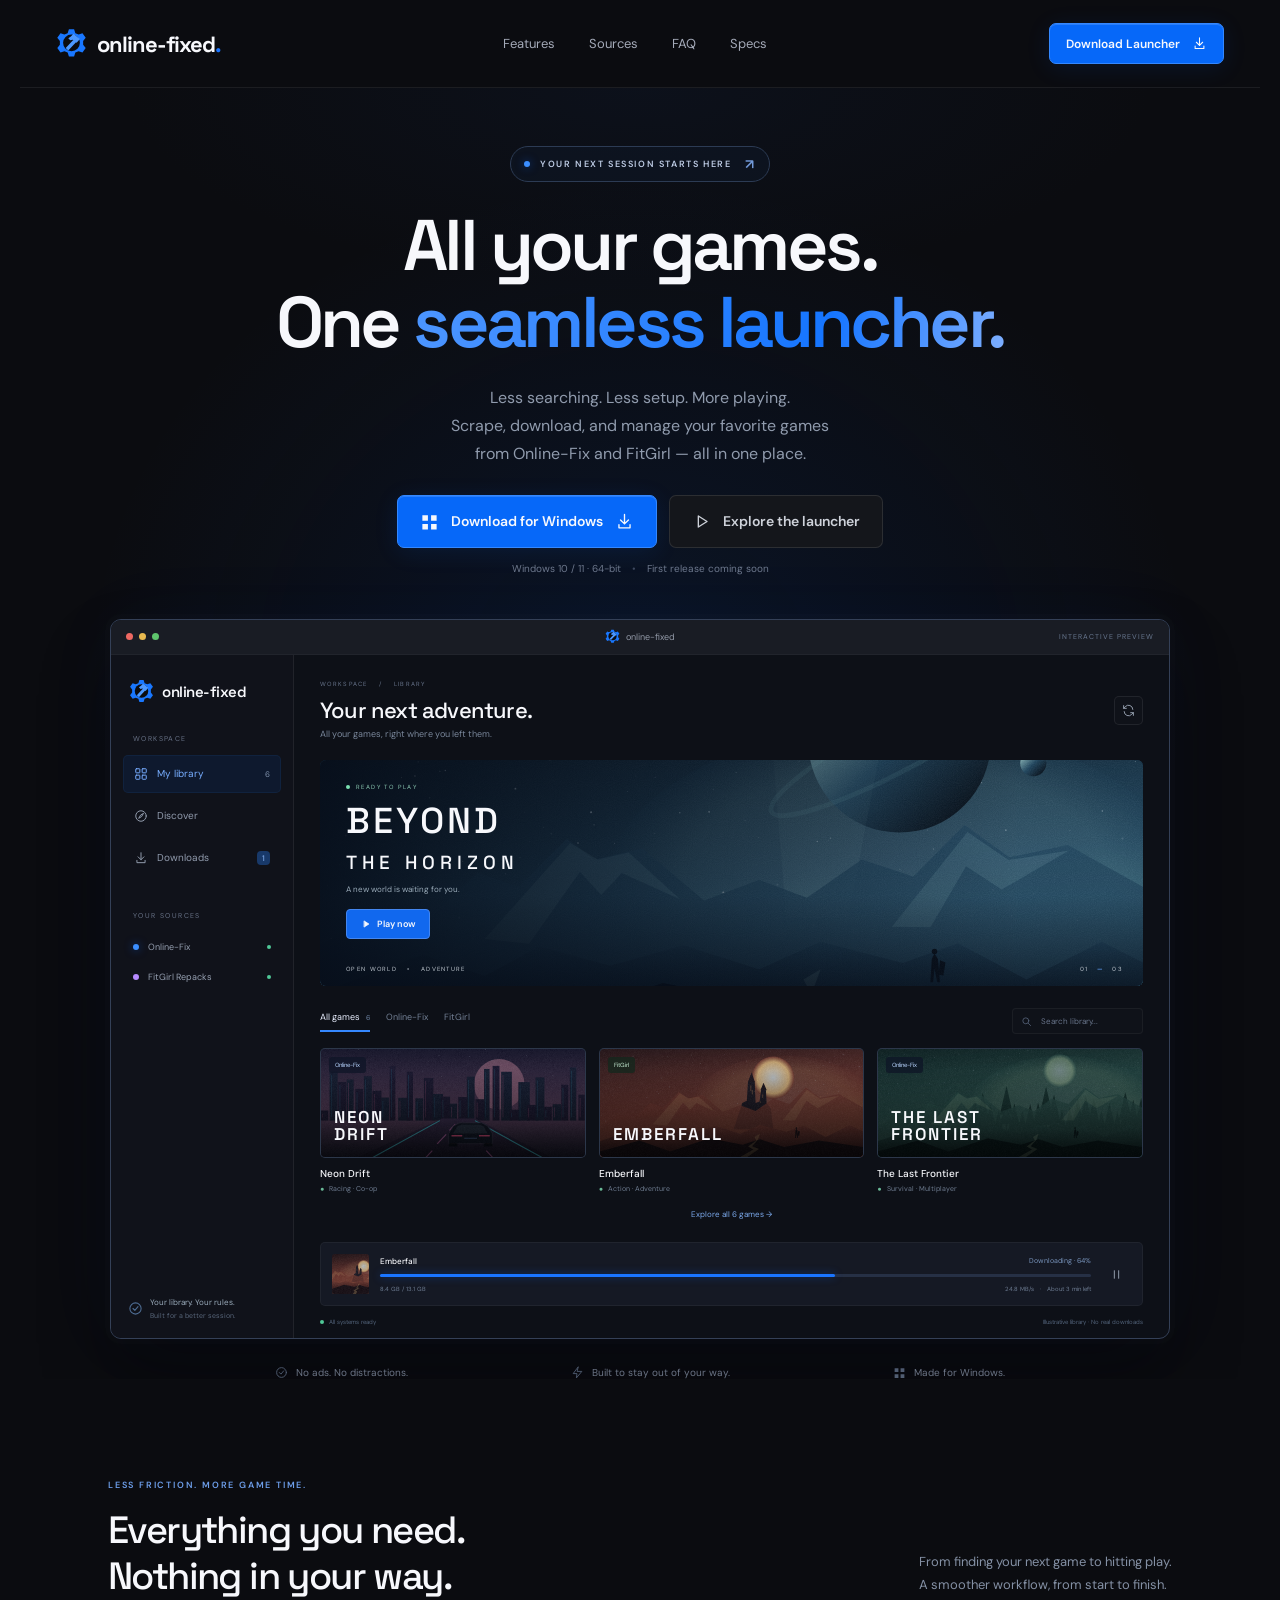
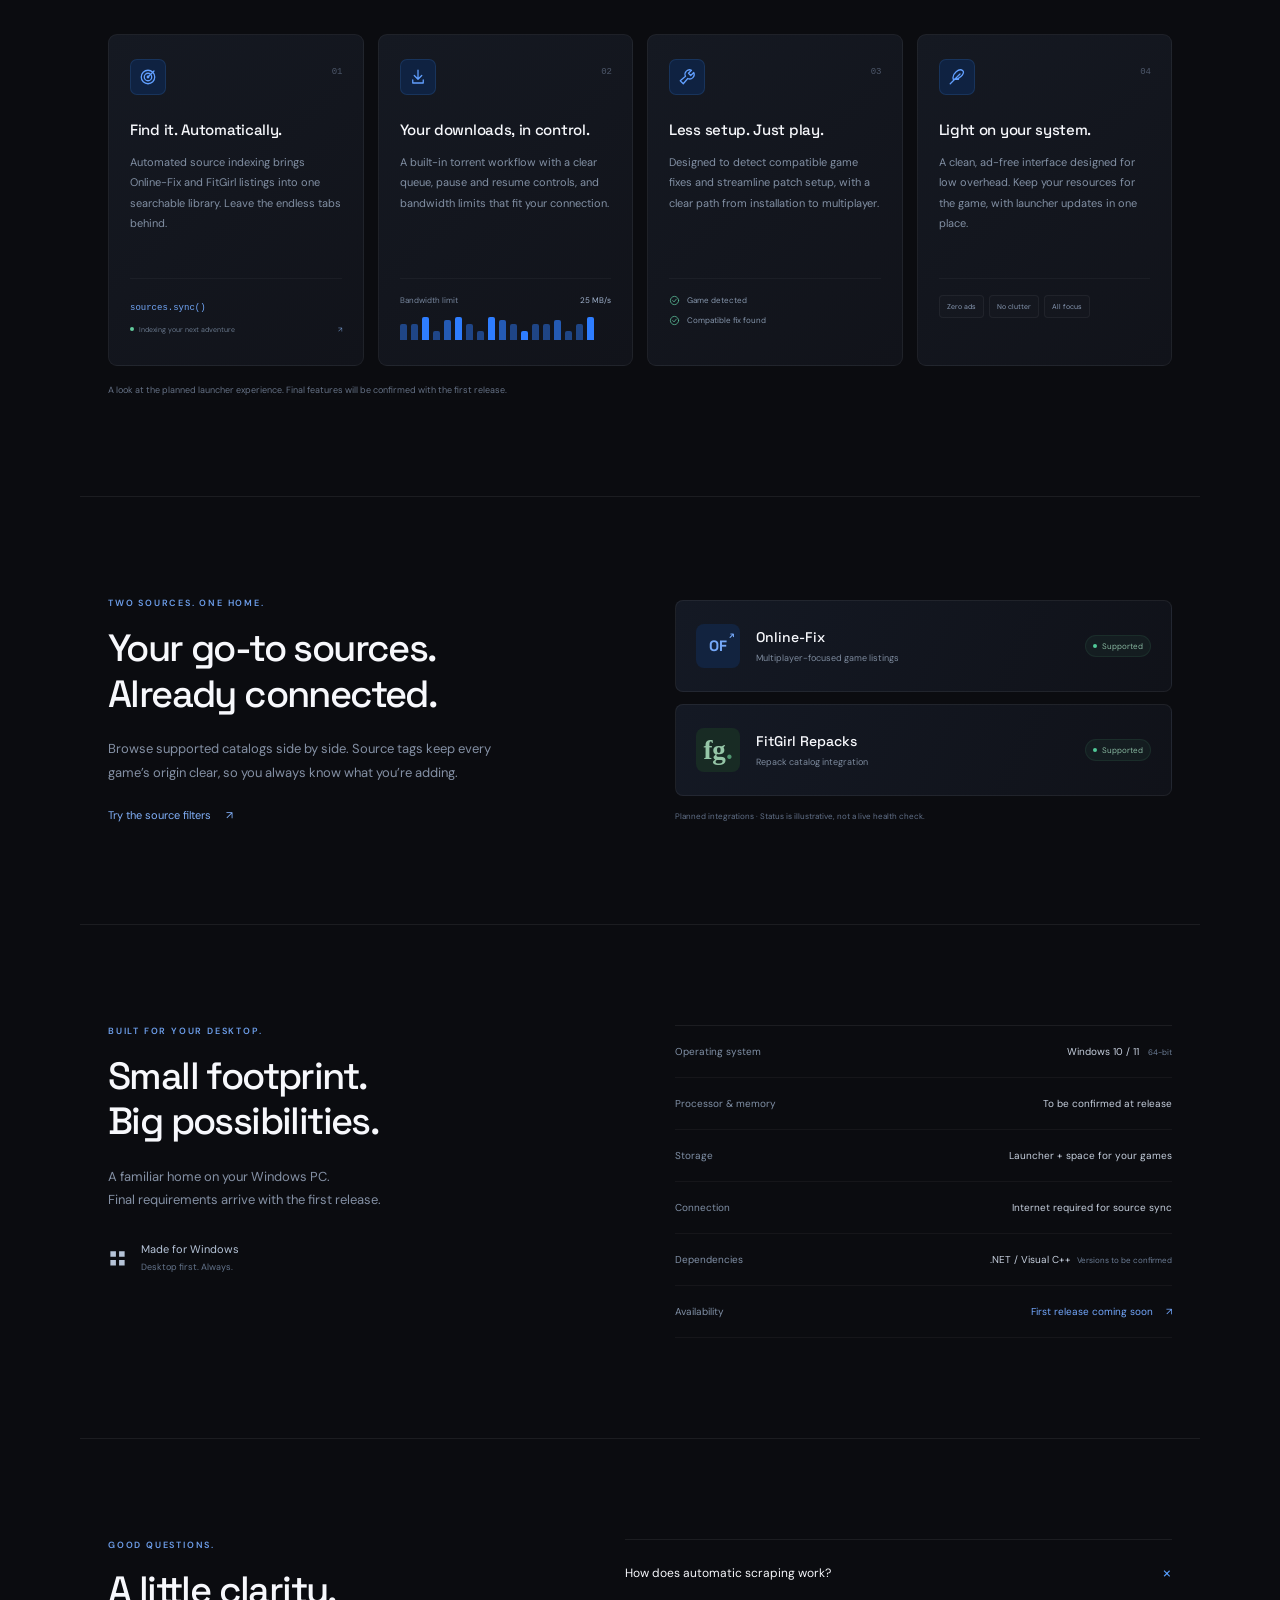
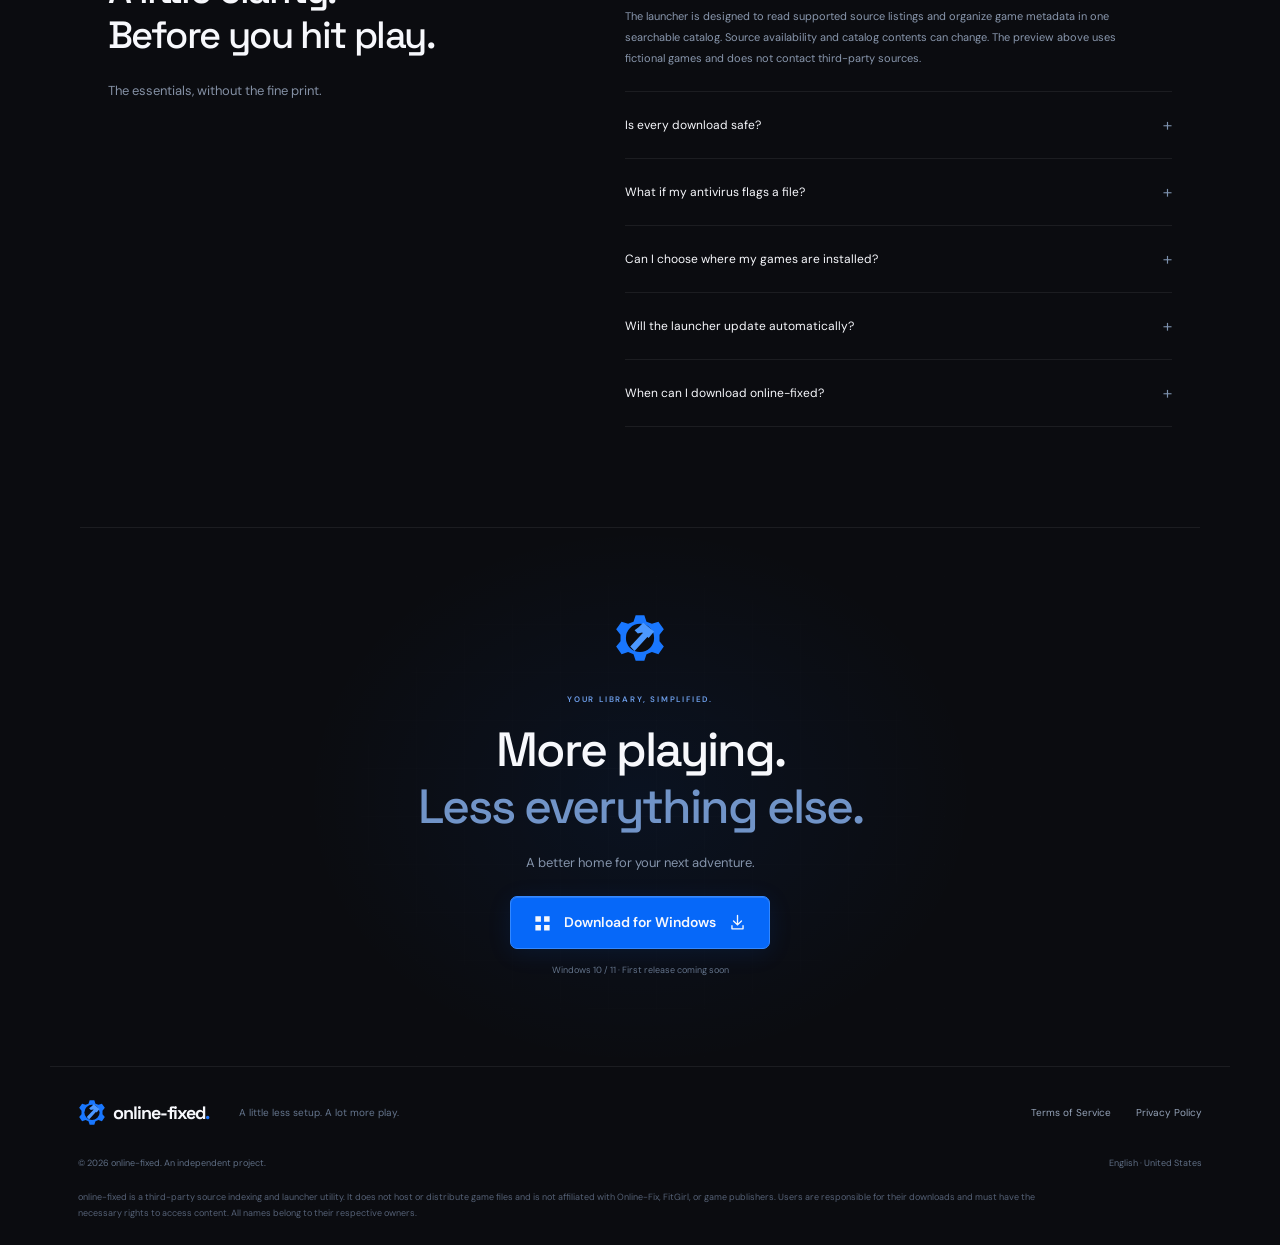
==== index.html @ 4cb758f4 "Add files via upload the website itself" ====
<!doctype html>
<html lang="en"><head><meta charset="utf-8"><meta name="viewport" content="width=device-width,initial-scale=1"><meta name="theme-color" content="#0B0C10"><title>online-fixed — Your games. One place.</title><meta name="description" content="Meet online-fixed, a desktop game launcher and automated game torrent manager for Windows. Explore Online-Fix and FitGirl repack loader integrations in one clean library."><meta property="og:type" content="website"><meta property="og:title" content="online-fixed — Your games. One place."><meta property="og:description" content="Less managing. More playing. Discover a cleaner desktop game launcher for Windows."><meta property="og:url" content="https://online-fixed.peppy-spice-7122.chatgpt.site/"><meta property="og:image" content="https://online-fixed.peppy-spice-7122.chatgpt.site/assets/social.png"><meta name="twitter:card" content="summary_large_image"><meta name="twitter:title" content="online-fixed — Your games. One place."><meta name="twitter:description" content="A cleaner home for your PC games. Coming to Windows."><meta name="twitter:image" content="https://online-fixed.peppy-spice-7122.chatgpt.site/assets/social.png"><link rel="preconnect" href="https://fonts.googleapis.com"><link rel="preconnect" href="https://fonts.gstatic.com" crossorigin><link rel="canonical" href="https://online-fixed.peppy-spice-7122.chatgpt.site/"><link rel="icon" href="assets/logo.svg" type="image/svg+xml"><link rel="stylesheet" href="styles.css"><script type="application/ld+json">{"@context":"https://schema.org","@type":"SoftwareApplication","name":"online-fixed","applicationCategory":"GameApplication","operatingSystem":"Windows 10, Windows 11 (64-bit)","description":"A desktop game loader and automated torrent manager with Online-Fix and FitGirl source integration. Pre-release concept; installer not yet available.","url":"https://online-fixed.peppy-spice-7122.chatgpt.site/","softwareRequirements":"Final system requirements will be published with the first release."}</script><script src="app.js" defer></script></head>
<body><a class="skip" href="#main">Skip to content</a>
<header class="header"><a class="brand" href="#" aria-label="online-fixed home"><img src="assets/logo.svg" width="31" height="31" alt=""><span>online-fixed<span class="brand-dot">.</span></span></a><nav aria-label="Main navigation"><a href="#features">Features</a><a href="#sources">Sources</a><a href="#faq">FAQ</a><a href="#specs">Specs</a></nav><button class="button small" data-download>Download Launcher <span data-icon="arrow-down"></span></button><button class="menu-button" aria-label="Open navigation" aria-expanded="false"><span data-icon="menu"></span></button></header>
<main id="main"><section class="hero"><div class="hero-glow" aria-hidden="true"></div><div class="eyebrow-pill"><span class="dot"></span> YOUR NEXT SESSION STARTS HERE <span>↗</span></div><h1>All your games.<br>One <span>seamless launcher.</span></h1><p class="hero-copy">Less searching. Less setup. More playing.<br>Scrape, download, and manage your favorite games<br class="desktop-br"> from Online-Fix and FitGirl — all in one place.</p><div class="hero-actions"><button class="button large" data-download><span data-icon="windows"></span> Download for Windows <span data-icon="arrow-down"></span></button><a class="button secondary large" href="#preview"><span data-icon="play"></span> Explore the launcher</a></div><p class="release-note">Windows 10 / 11 · 64-bit <span>•</span> First release coming soon</p>
<div class="app-window" id="preview"><div class="window-title"><div class="window-dots"><i></i><i></i><i></i></div><span><img src="assets/logo.svg" alt="" width="15" height="15"> online-fixed</span><span class="preview-badge">INTERACTIVE PREVIEW</span></div><div class="app-body"><aside class="app-sidebar"><div class="sidebar-brand"><img src="assets/logo.svg" width="25" height="25" alt="">online-fixed</div><span class="sidebar-label">WORKSPACE</span><button class="side-nav selected" data-view="library"><span data-icon="grid"></span> My library <span class="count">6</span></button><button class="side-nav" data-view="discover"><span data-icon="compass"></span> Discover</button><button class="side-nav" data-view="downloads"><span data-icon="arrow-down"></span> Downloads <span class="count blue">1</span></button><div class="sidebar-sources"><span class="sidebar-label">YOUR SOURCES</span><button data-source="Online-Fix"><span class="dot blue-dot"></span>Online-Fix <span class="tiny-dot"></span></button><button data-source="FitGirl"><span class="dot purple-dot"></span>FitGirl Repacks <span class="tiny-dot"></span></button></div><div class="sidebar-bottom"><span data-icon="check-circle"></span><div>Your library. Your rules.<small>Built for a better session.</small></div></div></aside><div class="app-main"><div class="library-heading"><div><div class="app-breadcrumb">WORKSPACE <span>/</span> <span id="breadcrumb">LIBRARY</span></div><h2 id="view-title">Your next adventure.</h2><p id="view-description">All your games, right where you left them.</p></div><button class="icon-button" id="sync-library" aria-label="Sync demo library"><span data-icon="refresh"></span></button></div><div class="featured-game"><img src="assets/world.svg" alt="Illustrated blue alien landscape with distant planets" width="1000" height="420" fetchpriority="high"><div class="featured-content"><span class="featured-label"><span class="dot"></span> READY TO PLAY</span><h3>BEYOND<br><span>THE HORIZON</span></h3><p>A new world is waiting for you.</p><button class="play-button" data-game="Beyond the Horizon"><span data-icon="play"></span> Play now</button></div><div class="featured-bottom"><span>OPEN WORLD <i>•</i> ADVENTURE</span><span>01 <b>—</b> 03</span></div></div><div class="library-controls"><div class="filter-tabs" aria-label="Filter demo games"><button class="active" data-filter="All" aria-pressed="true">All games <span>6</span></button><button data-filter="Online-Fix" aria-pressed="false">Online-Fix</button><button data-filter="FitGirl" aria-pressed="false">FitGirl</button></div><label class="search-box"><span data-icon="search"></span><input id="game-search" placeholder="Search library..." aria-label="Search demo library"></label></div><div class="game-grid" id="game-grid"></div><p class="empty-state" id="empty-state" hidden>No games match your search. Try another title or source.</p><div class="download-panel" id="download-panel"><div class="download-art"><img src="assets/ember.svg" width="44" height="44" alt=""></div><div class="download-info"><div><strong>Emberfall</strong><span id="download-status">Downloading · 64%</span></div><div class="progress-track"><span id="download-progress"></span></div><div class="download-meta"><span>8.4 GB / 13.1 GB</span><span id="download-speed">24.8 MB/s <i>·</i> About 3 min left</span></div></div><button class="icon-button" id="pause-download" aria-label="Pause demo download"><span data-icon="pause"></span></button></div><div class="app-status"><span><span class="tiny-dot"></span> All systems ready</span><span>Illustrative library · No real downloads</span></div></div></div></div><div class="under-preview"><span><span data-icon="check-circle"></span> No ads. No distractions.</span><span><span data-icon="zap"></span> Built to stay out of your way.</span><span><span data-icon="windows"></span> Made for Windows.</span></div></section>
<section class="section features-section" id="features"><div class="section-intro"><div><span class="kicker">LESS FRICTION. MORE GAME TIME.</span><h2>Everything you need.<br>Nothing in your way.</h2></div><p>From finding your next game to hitting play.<br>A smoother workflow, from start to finish.</p></div><div class="feature-grid"><article class="feature-card"><div class="feature-icon"><span data-icon="radar"></span></div><span class="feature-number">01</span><h3>Find it. Automatically.</h3><p>Automated source indexing brings Online-Fix and FitGirl listings into one searchable library. Leave the endless tabs behind.</p><div class="mini-code"><span>sources.sync()</span><div><i></i> Indexing your next adventure<span>↗</span></div></div></article><article class="feature-card"><div class="feature-icon"><span data-icon="arrow-down"></span></div><span class="feature-number">02</span><h3>Your downloads, in control.</h3><p>A built-in torrent workflow with a clear queue, pause and resume controls, and bandwidth limits that fit your connection.</p><div class="mini-download"><span>Bandwidth limit <b>25 MB/s</b></span><div><i></i><i></i><i></i><i></i><i></i><i></i><i></i><i></i><i></i><i></i><i></i><i></i><i></i><i></i><i></i><i></i><i></i><i></i></div></div></article><article class="feature-card"><div class="feature-icon"><span data-icon="wrench"></span></div><span class="feature-number">03</span><h3>Less setup. Just play.</h3><p>Designed to detect compatible game fixes and streamline patch setup, with a clear path from installation to multiplayer.</p><div class="mini-checks"><span><span data-icon="check-circle"></span> Game detected</span><span><span data-icon="check-circle"></span> Compatible fix found</span></div></article><article class="feature-card"><div class="feature-icon"><span data-icon="feather"></span></div><span class="feature-number">04</span><h3>Light on your system.</h3><p>A clean, ad-free interface designed for low overhead. Keep your resources for the game, with launcher updates in one place.</p><div class="mini-pills"><span>Zero ads</span><span>No clutter</span><span>All focus</span></div></article></div><p class="section-footnote">A look at the planned launcher experience. Final features will be confirmed with the first release.</p></section>
<section class="section sources-section" id="sources"><div class="source-copy"><span class="kicker">TWO SOURCES. ONE HOME.</span><h2>Your go-to sources.<br>Already connected.</h2><p>Browse supported catalogs side by side. Source tags keep every game’s origin clear, so you always know what you’re adding.</p><a class="text-link" href="#preview">Try the source filters <span>↗</span></a></div><div class="source-cards"><article><div class="source-logo of">OF<span>↗</span></div><div><h3>Online-Fix</h3><p>Multiplayer-focused game listings</p></div><span class="source-status"><span class="tiny-dot"></span> Supported</span></article><article><div class="source-logo fg">fg<span>.</span></div><div><h3>FitGirl Repacks</h3><p>Repack catalog integration</p></div><span class="source-status"><span class="tiny-dot"></span> Supported</span></article><p>Planned integrations · Status is illustrative, not a live health check.</p></div></section>
<section class="section specs-section" id="specs"><div><span class="kicker">BUILT FOR YOUR DESKTOP.</span><h2>Small footprint.<br>Big possibilities.</h2><p>A familiar home on your Windows PC.<br>Final requirements arrive with the first release.</p><div class="windows-tile"><span data-icon="windows"></span><span>Made for Windows<small>Desktop first. Always.</small></span></div></div><div class="spec-table"><div><span>Operating system</span><strong>Windows 10 / 11 <small>64-bit</small></strong></div><div><span>Processor & memory</span><strong>To be confirmed at release</strong></div><div><span>Storage</span><strong>Launcher + space for your games</strong></div><div><span>Connection</span><strong>Internet required for source sync</strong></div><div><span>Dependencies</span><strong>.NET / Visual C++<small>Versions to be confirmed</small></strong></div><div><span>Availability</span><strong class="blue-text">First release coming soon <span>↗</span></strong></div></div></section>
<section class="section faq-section" id="faq"><div class="faq-intro"><span class="kicker">GOOD QUESTIONS.</span><h2>A little clarity.<br>Before you hit play.</h2><p>The essentials, without the fine print.</p></div><div class="accordions"><details open><summary>How does automatic scraping work?<span>+</span></summary><p>The launcher is designed to read supported source listings and organize game metadata in one searchable catalog. Source availability and catalog contents can change. The preview above uses fictional games and does not contact third-party sources.</p></details><details><summary>Is every download safe?<span>+</span></summary><p>No launcher can guarantee the safety of third-party files. Review the source and file details, scan downloads with up-to-date security software, and only download content you are authorized to access.</p></details><details><summary>What if my antivirus flags a file?<span>+</span></summary><p>Treat the alert seriously. A detection can be a false positive or a real threat; do not assume either. Keep the file quarantined, verify its origin, and do not disable your antivirus or add blanket exclusions to run it.</p></details><details><summary>Can I choose where my games are installed?<span>+</span></summary><p>The planned setup lets you choose separate download and game library folders. Use a location with enough free space and write access. Folder controls in the final app will be documented with the release.</p></details><details><summary>Will the launcher update automatically?<span>+</span></summary><p>Automated launcher updates are planned to keep the app current with minimal interruption. Update controls and release notes will be available with the first build.</p></details><details><summary>When can I download online-fixed?<span>+</span></summary><p>The Windows installer is not available yet. The download button shows the current release status. A verified installer link, version number, file size, and system requirements will be added when the first build is ready.</p></details></div></section>
<section class="final-cta"><div class="cta-grid" aria-hidden="true"></div><img src="assets/logo.svg" width="52" height="52" alt=""><span class="kicker">YOUR LIBRARY, SIMPLIFIED.</span><h2>More playing.<br><span>Less everything else.</span></h2><p>A better home for your next adventure.</p><button class="button large" data-download><span data-icon="windows"></span> Download for Windows <span data-icon="arrow-down"></span></button><small>Windows 10 / 11 · First release coming soon</small></section></main>
<footer><div class="footer-top"><a href="#" class="brand"><img src="assets/logo.svg" width="28" height="28" alt="">online-fixed<span class="brand-dot">.</span></a><span>A little less setup. A lot more play.</span><div><a href="terms.html">Terms of Service</a><a href="privacy.html">Privacy Policy</a></div></div><div class="footer-bottom"><p>© <span id="year">2026</span> online-fixed. An independent project.</p><span id="locale-display">English · Global</span></div><p class="disclaimer">online-fixed is a third-party source indexing and launcher utility. It does not host or distribute game files and is not affiliated with Online-Fix, FitGirl, or game publishers. Users are responsible for their downloads and must have the necessary rights to access content. All names belong to their respective owners.</p></footer>
<dialog id="download-dialog" aria-labelledby="download-title"><button class="close-dialog icon-button" aria-label="Close download information"><span data-icon="x"></span></button><div class="modal-logo"><img src="assets/logo.svg" alt="" width="42" height="42"></div><span class="kicker">SOMETHING GOOD IS LOADING.</span><h2 id="download-title">Your next launcher.<br>Coming soon.</h2><p>The first Windows release is still in the works. A verified installer, version details, and download size will appear here when it’s ready.</p><div class="release-state"><span class="dot"></span> Installer not yet available<span>Windows 10 / 11</span></div><button class="button modal-explore">Explore the preview <span>→</span></button></dialog><div id="toast" role="status" aria-live="polite"></div>
</body></html>
---- styles.css ----
@import url('https://fonts.googleapis.com/css2?family=DM+Sans:wght@400;450;500;550;600;650;700&family=Space+Grotesk:wght@400;500;600;700&display=swap');
:root{--bg:#0b0c10;--panel:#12141c;--blue:#1a75ff;--text:#f7f8fc;--muted:#94a3b8;--border:#ffffff12}*{box-sizing:border-box}html{scroll-behavior:smooth;scroll-padding-top:90px}body{margin:0;background:var(--bg);color:var(--text);font-family:'DM Sans',sans-serif;font-size:15px;-webkit-font-smoothing:antialiased}button,input,a{-webkit-tap-highlight-color:transparent}button,input{font:inherit}button,a{transition:background .2s,color .2s,border-color .2s,transform .2s,box-shadow .2s}button{cursor:pointer}a{color:inherit;text-decoration:none}button{color:inherit}button:focus-visible,a:focus-visible,summary:focus-visible,input:focus-visible{outline:2px solid #64a6ff;outline-offset:5px}button:disabled{cursor:default}svg.icon{width:19px;height:19px;display:block;stroke:currentColor;fill:none;stroke-width:1.7;stroke-linecap:round;stroke-linejoin:round;flex-shrink:0}h1,h2,h3,p{margin:0}h1,h2,h3,.brand{font-family:'Space Grotesk',sans-serif}button .icon,a .icon{pointer-events:none}.header{height:88px;max-width:1240px;margin:auto;padding:0 36px;display:flex;align-items:center;justify-content:space-between;position:relative;z-index:3;border-bottom:1px solid var(--border)}.brand{display:flex;align-items:center;gap:10px;font-size:22px;font-weight:700;letter-spacing:-1px}.brand-dot{color:var(--blue)}.header nav{display:flex;gap:34px;color:#a4aab8;font-size:13px}.header nav a:hover{color:white}.button{display:inline-flex;gap:12px;align-items:center;justify-content:center;background:#0668f9;border:1px solid #3488ff;box-shadow:inset 0 1px 0 #ffffff25,0 4px 24px #0066ff1c;border-radius:7px;font-size:13px;font-weight:600;padding:12px 19px}.button:hover{background:#2280ff;box-shadow:0 4px 30px #0066ff45;transform:translateY(-2px)}.button.small{font-size:12px;padding:10px 16px}.button.small .icon{width:15px}.button.large{padding:16px 22px;font-size:14px}.button.secondary{background:#14161b;border-color:#ffffff1a;box-shadow:none;color:#ced2da}.button.secondary:hover{background:#1e222b}.menu-button{display:none}.hero{padding:58px 28px 0;position:relative;text-align:center;overflow:hidden}.hero-glow{position:absolute;z-index:-1;inset:0;background:radial-gradient(ellipse 48% 42% at 50% 45%,#064bbc22,transparent 90%),radial-gradient(ellipse 40% 15% at 50% 0%,#11234535,transparent);pointer-events:none}.eyebrow-pill{display:inline-flex;align-items:center;gap:10px;font-size:9px;font-weight:600;letter-spacing:1.6px;border:1px solid #2c3b54;border-radius:30px;background:#10203a40;padding:8px 13px;color:#bdcbe4}.eyebrow-pill>span:last-child{font-size:14px;color:#7199d8;margin-left:4px}.dot{width:6px;height:6px;display:inline-block;background:#3b8eff;box-shadow:0 0 9px #0066ff80;border-radius:50%;flex-shrink:0}h1{font-size:clamp(44px,5.6vw,76px);line-height:1.08;letter-spacing:-3.6px;font-weight:600;margin:25px auto 22px}h1>span{background:linear-gradient(100deg,#4a94ff 5%,#1575ff 70%,#7eafff);background-clip:text;color:transparent}.hero-copy{color:#909bad;font-size:16px;line-height:1.75}.hero-actions{display:flex;gap:12px;justify-content:center;margin-top:27px}.release-note{font-size:10px;color:#6e798d;margin:14px 0 44px}.release-note span{margin:0 8px;color:#3e495e}.app-window{max-width:1060px;margin:auto;text-align:left;border:1px solid #344057;border-radius:11px;background:#0d1017;overflow:hidden;box-shadow:0 0 0 5px #ffffff02,0 0 80px #0066ff0b,0 40px 70px #0005;position:relative;scroll-margin-top:26px}.window-title{height:35px;background:#191c24;display:flex;justify-content:space-between;align-items:center;padding:0 15px;border-bottom:1px solid #ffffff09;font-size:9px;color:#9299a7}.window-dots{display:flex;gap:6px;width:130px}.window-dots i{width:7px;height:7px;border-radius:50%;background:#4a4b52}.window-dots i:first-child{background:#ed6862}.window-dots i:nth-child(2){background:#e8b94f}.window-dots i:nth-child(3){background:#5ec46c}.window-title>span{display:flex;align-items:center;gap:6px}.window-title .preview-badge{font-size:7px;letter-spacing:1px;width:130px;justify-content:flex-end;color:#697890}.app-body{display:flex}.app-sidebar{width:183px;flex-shrink:0;padding:24px 12px 18px;border-right:1px solid var(--border);display:flex;flex-direction:column;background:#10121a}.sidebar-brand{display:flex;gap:8px;align-items:center;font:600 15px 'Space Grotesk';margin:0 6px 30px;letter-spacing:-.5px}.sidebar-label{display:block;font-size:7px;letter-spacing:1.4px;color:#687287;margin:0 10px 12px}.side-nav{display:flex;align-items:center;gap:9px;width:100%;font-size:10px;padding:11px 10px;border:1px solid transparent;background:none;color:#919bad;text-align:left;margin-bottom:4px;border-radius:5px}.side-nav .icon{width:14px;height:14px}.side-nav.selected{color:#77adff;background:#0066ff17;border-color:#1c4b832f}.side-nav:hover{background:#ffffff07}.count{margin-left:auto;font-size:8px;color:#8092ad}.count.blue{background:#18396a;padding:2px 5px;border-radius:4px;color:#91bfff}.sidebar-sources{margin-top:30px}.sidebar-sources button{display:flex;gap:9px;align-items:center;border:0;background:none;width:100%;padding:9px 10px;font-size:9px;color:#96a0b1}.sidebar-sources button:hover{color:white}.purple-dot{background:#b68aff;box-shadow:none}.sidebar-sources .tiny-dot{margin-left:auto}.tiny-dot{display:inline-block;width:4px;height:4px;border-radius:50%;background:#50c998}.sidebar-bottom{margin-top:auto;padding:25px 5px 0;display:flex;align-items:center;gap:7px;font-size:8px;color:#9aabbb}.sidebar-bottom .icon{color:#4d6c93;width:15px}.sidebar-bottom small{display:block;font-size:7px;color:#576579;margin-top:4px}.app-main{padding:25px 26px 0;flex:1;min-width:0}.library-heading{display:flex;justify-content:space-between;align-items:center;margin-bottom:20px}.app-breadcrumb{font-size:6px;letter-spacing:1.3px;color:#68758c;margin-bottom:9px}.app-breadcrumb span{margin-left:8px}.library-heading h2{font-size:22px;letter-spacing:-.8px}.library-heading p{font-size:9px;color:#79869a;margin-top:5px}.icon-button{display:flex;align-items:center;justify-content:center;border:1px solid #ffffff13;background:#ffffff03;border-radius:5px;width:29px;height:29px;color:#9ba6b7}.icon-button .icon{width:13px;height:13px}.icon-button:hover{background:#ffffff10;color:white}.featured-game{height:226px;position:relative;overflow:hidden;border-radius:6px;background:#122a40}.featured-game>img{width:100%;height:100%;object-fit:cover;position:absolute;inset:0}.featured-game:after{content:'';position:absolute;inset:0;background:linear-gradient(90deg,#060d19e8,transparent 85%),linear-gradient(0deg,#060d19aa,transparent 40%)}.featured-content{position:relative;z-index:1;padding:23px 26px}.featured-label{font-size:6px;letter-spacing:1.4px;color:#8ccab3;display:flex;align-items:center;gap:6px}.featured-label .dot{background:#7be2b2;box-shadow:none;width:4px;height:4px}.featured-content h3{font-size:36px;line-height:.98;letter-spacing:3px;font-weight:500;margin:13px 0 9px}.featured-content h3 span{font-size:19px;letter-spacing:5px}.featured-content p{font-size:8px;color:#9bacba}.play-button{border:1px solid #4386f0;background:#1168ee;border-radius:4px;padding:8px 14px;display:flex;align-items:center;gap:6px;font-size:9px;font-weight:600;margin-top:15px}.play-button .icon{width:10px;height:10px;fill:currentColor}.play-button:hover{background:#3887ff}.featured-bottom{position:absolute;z-index:1;bottom:13px;left:26px;right:20px;display:flex;justify-content:space-between;font-size:6px;letter-spacing:1.3px;color:#c0c8d0}.featured-bottom i{font-style:normal;margin:0 7px}.featured-bottom b{color:#65a4ff;margin:0 5px}.library-controls{display:flex;justify-content:space-between;gap:12px;align-items:center;margin:22px 0 14px}.filter-tabs{display:flex;gap:16px}.filter-tabs button{padding:0 0 7px;font-size:9px;border:0;border-bottom:2px solid transparent;color:#738095;background:none;white-space:nowrap}.filter-tabs button.active{color:#e9efff;border-color:#3588ff}.filter-tabs button span{color:#7187a7;font-size:7px;margin-left:4px}.search-box{display:flex;gap:7px;align-items:center;border:1px solid #ffffff0c;background:#ffffff03;border-radius:4px;padding:6px 8px}.search-box .icon{width:11px;height:11px;color:#58667e}.search-box input{width:95px;background:none;border:0;color:#d1d9e6;font-size:8px;outline-offset:2px}.search-box input::placeholder{color:#68748a}.game-grid{display:grid;grid-template-columns:repeat(3,1fr);gap:13px}.game-card{border:0;padding:0;background:none;text-align:left;min-width:0;border-radius:5px;position:relative}.game-card:hover{transform:translateY(-3px)}.game-art{height:110px;position:relative;border:1px solid #ffffff12;border-radius:5px;overflow:hidden;background:#1c283c}.game-art img{width:100%;height:100%;object-fit:cover;transition:transform .4s}.game-card:hover img{transform:scale(1.05)}.game-art:after{content:'';position:absolute;inset:0;background:linear-gradient(transparent 20%,#000a)}.art-title{position:absolute;z-index:1;bottom:14px;left:13px;font:600 17px 'Space Grotesk';text-transform:uppercase;letter-spacing:2px;line-height:1}.source-tag{position:absolute;z-index:1;top:8px;left:8px;font-size:6px;padding:4px 6px;border-radius:3px;background:#0e1527bb;color:#b9d5ff;backdrop-filter:blur(8px)}.source-tag.fitgirl{color:#c2e7ce;background:#12281dbb}.game-card h3{font-size:10px;font-family:'DM Sans';font-weight:500;margin-top:9px}.game-card>p{font-size:7px;color:#6e7c90;margin-top:4px}.game-card>p span{color:#69b997;margin-right:3px}.game-grid .game-card:nth-child(n+4){display:none}.game-grid.expanded .game-card:nth-child(n+4){display:block}.empty-state{font-size:12px;color:#a2b0c6;padding:40px 0;text-align:center}.download-panel{display:flex;align-items:center;gap:11px;margin-top:19px;border:1px solid #ffffff0c;background:#151924;border-radius:5px;padding:11px}.download-art{width:37px;height:40px;overflow:hidden;border-radius:3px}.download-art img{height:100%;width:100%;object-fit:cover}.download-info{flex:1}.download-info>div:first-child{display:flex;justify-content:space-between;gap:10px;font-size:8px}.download-info strong{font-weight:500}.download-info>div:first-child>span{color:#7995bd;font-size:7px}.progress-track{height:3px;background:#263045;border-radius:5px;margin:8px 0}.progress-track>span{display:block;width:64%;height:3px;background:#1a75ff;box-shadow:0 0 8px #0066ff66;border-radius:5px}.download-meta{display:flex;justify-content:space-between;font-size:6px;color:#6e7d93}.download-meta i{margin:0 4px;font-style:normal}.download-panel>.icon-button{border:0;background:none}.app-status{display:flex;justify-content:space-between;padding:12px 0;font-size:6px;color:#52637a}.app-status>span:first-child{display:flex;align-items:center;gap:5px}.under-preview{max-width:730px;display:flex;justify-content:space-between;margin:27px auto 0;color:#8590a3;font-size:10px}.under-preview>span{display:flex;align-items:center;gap:8px}.under-preview .icon{height:13px;width:13px;color:#64738b}.section{max-width:1120px;margin:0 auto;padding:100px 28px;border-bottom:1px solid var(--border);scroll-margin-top:0}.section-intro{display:flex;justify-content:space-between;align-items:flex-end;margin-bottom:35px}.kicker{display:block;font-size:9px;font-weight:600;letter-spacing:1.8px;color:#6d9eea;margin-bottom:17px}h2{font-size:38px;line-height:1.2;letter-spacing:-1.6px;font-weight:500}.section-intro p,.source-copy>p,.specs-section>div>p,.faq-intro>p{font-size:13px;color:#8490a4;line-height:1.8}.section-intro p{padding-bottom:3px}.feature-grid{display:grid;grid-template-columns:repeat(4,1fr);gap:14px}.feature-card{position:relative;padding:24px 21px;background:linear-gradient(140deg,#151922,#11131a);border:1px solid #ffffff0e;border-radius:9px;overflow:hidden;transition:border-color .25s,transform .25s,box-shadow .25s}.feature-card:hover{border-color:#0066ff55;transform:translateY(-4px);box-shadow:0 8px 32px #0066ff0c}.feature-icon{width:36px;height:36px;display:grid;place-items:center;background:#0f2241;border:1px solid #21447488;color:#619fff;border-radius:7px;margin-bottom:24px}.feature-icon .icon{width:18px;height:18px}.feature-number{position:absolute;right:20px;top:32px;font:9px monospace;color:#4d576a}.feature-card h3{font-size:15px;letter-spacing:-.3px;font-weight:500;line-height:1.5}.feature-card>p{font-size:11px;line-height:1.85;color:#8290a4;margin-top:10px;min-height:103px}.mini-code,.mini-download,.mini-checks,.mini-pills{margin-top:23px;padding-top:16px;border-top:1px solid #ffffff0a;min-height:63px}.mini-code>span{font:9px monospace;color:#72a7f8}.mini-code>div{display:flex;align-items:center;gap:5px;color:#69788c;font-size:7px;margin-top:10px}.mini-code i{width:4px;height:4px;background:#61ca9c;border-radius:50%}.mini-code>div>span{margin-left:auto;color:#6f90c0}.mini-download>span{display:flex;justify-content:space-between;font-size:8px;color:#77869d}.mini-download b{color:#a3b5d0;font-weight:400}.mini-download>div{display:flex;height:26px;gap:4px;align-items:flex-end;margin-top:9px}.mini-download i{width:7px;height:60%;background:#2e7dff77;border-radius:2px 2px 0 0}.mini-download i:nth-child(3n){height:90%;background:#2e7dff}.mini-download i:nth-child(4n){height:35%}.mini-download i:nth-child(5n){height:75%;background:#2e7dffaa}.mini-checks{display:flex;flex-direction:column;gap:9px}.mini-checks>span{display:flex;gap:7px;align-items:center;font-size:8px;color:#8595ab}.mini-checks .icon{width:11px;height:11px;color:#5cbe99}.mini-pills{display:flex;flex-wrap:wrap;gap:5px;align-items:flex-start}.mini-pills>span{font-size:7px;color:#8899b3;background:#ffffff03;border:1px solid #ffffff0d;padding:6px 7px;border-radius:4px}.section-footnote{font-size:9px;color:#657185;margin-top:18px}.sources-section{display:grid;grid-template-columns:1fr 1fr;gap:70px;align-items:center}.source-copy>p{margin:20px 0;max-width:390px}.text-link{font-size:11px;color:#82b1fa;display:inline-flex;gap:15px}.text-link:hover{color:#c4dcff}.source-cards article{display:flex;align-items:center;gap:16px;padding:23px 20px;border:1px solid #ffffff10;background:linear-gradient(115deg,#141924,#101219);border-radius:8px;margin-bottom:12px}.source-logo{width:44px;height:44px;background:#12233f;display:grid;place-items:center;font:700 15px 'Space Grotesk';color:#75a8f8;border-radius:8px;position:relative;flex-shrink:0}.source-logo.of>span{position:absolute;top:5px;right:5px;font-size:9px}.source-logo.fg{font-family:Georgia,serif;background:#182b24;color:#95c6a7;font-size:27px;display:block;text-align:center;line-height:44px}.source-logo.fg span{color:#509670}.source-cards h3{font-size:14px;font-weight:500}.source-cards article p{font-size:9px;color:#7d8a9d;margin-top:6px}.source-status{font-size:8px;margin-left:auto;color:#87b69f;display:flex;gap:5px;align-items:center;background:#58bb8710;border:1px solid #58bb8719;border-radius:20px;padding:5px 7px}.source-cards>p{font-size:8px;color:#627189;margin-top:15px}.specs-section{display:grid;grid-template-columns:1fr 1fr;gap:70px}.specs-section>div>p{margin-top:20px}.windows-tile{display:flex;gap:14px;align-items:center;margin-top:30px;color:#b6c4d8;font-size:11px}.windows-tile>.icon{width:29px;height:29px;color:#498dff}.windows-tile small{display:block;color:#64748b;font-size:9px;margin-top:5px}.spec-table{border-top:1px solid #ffffff12}.spec-table>div{display:flex;justify-content:space-between;align-items:center;padding:19px 0;border-bottom:1px solid #ffffff0b;gap:15px;font-size:10px}.spec-table>div>span{color:#8090a6}.spec-table strong{font-weight:400;color:#c6cfdd;text-align:right}.spec-table strong small{color:#6c7d95;font-size:8px;margin-left:6px}.spec-table strong small:last-child:not(:only-child){display:inline}.spec-table .blue-text{color:#73a7fc}.blue-text span{margin-left:10px}.faq-section{display:grid;grid-template-columns:.9fr 1.1fr;gap:70px}.faq-intro>p{margin-top:20px}.accordions details{border-bottom:1px solid #ffffff12}.accordions details:first-child{border-top:1px solid #ffffff12}.accordions summary{list-style:none;display:flex;justify-content:space-between;align-items:center;gap:20px;font-size:12px;padding:21px 0;cursor:pointer}.accordions summary::-webkit-details-marker{display:none}.accordions summary>span{font-size:18px;color:#7c90ac;font-weight:300;transition:transform .2s}.accordions details[open] summary>span{transform:rotate(45deg);color:#58a0ff}.accordions details p{font-size:11px;line-height:1.9;color:#8997ad;padding:0 30px 22px 0}.final-cta{position:relative;text-align:center;padding:85px 24px 90px;max-width:1120px;margin:auto;overflow:hidden;background:radial-gradient(ellipse 30% 50% at 50% 50%,#0066ff12,transparent)}.final-cta>img{margin-bottom:24px;position:relative}.final-cta .kicker{font-size:8px}.final-cta h2{font-size:48px;letter-spacing:-2px}.final-cta h2>span{color:#7194c8}.final-cta>p{font-size:13px;color:#8493aa;margin:18px 0 25px}.final-cta>small{display:block;color:#64748b;font-size:9px;margin-top:15px}.cta-grid{position:absolute;pointer-events:none;inset:0;z-index:-1;background-image:linear-gradient(#ffffff03 1px,transparent 1px),linear-gradient(90deg,#ffffff03 1px,transparent 1px);background-size:48px 48px;mask-image:radial-gradient(ellipse 50% 80%,black,transparent)}footer{max-width:1180px;margin:auto;border-top:1px solid var(--border);padding:32px 28px 24px}.footer-top{display:flex;align-items:center;gap:30px}.footer-top>.brand{font-size:18px;gap:7px}.footer-top>.brand .brand-dot{margin-left:-7px}.footer-top>span{font-size:10px;color:#65758d}.footer-top>div{margin-left:auto;display:flex;gap:25px;font-size:10px;color:#94a2b7}.footer-top a:hover{color:white}.footer-bottom{display:flex;justify-content:space-between;color:#5f6e84;font-size:9px;margin-top:30px}.disclaimer{color:#556176;font-size:9px;line-height:1.8;margin-top:20px;max-width:1000px}.skip{position:fixed;top:-100px;left:15px;padding:15px;background:#126fff;z-index:99}.skip:focus{top:15px}dialog{width:min(490px,calc(100% - 36px));background:#121722;color:white;border:1px solid #2c4262;border-radius:15px;padding:40px;box-shadow:0 20px 100px #0009}dialog::backdrop{background:#05070cc9;backdrop-filter:blur(7px)}.close-dialog{position:absolute;top:14px;right:14px}.modal-logo{margin-bottom:26px}dialog h2{font-size:32px}dialog>p{color:#91a0b7;font-size:13px;line-height:1.8;margin-top:20px}.release-state{padding:16px 0;margin:16px 0 22px;border-top:1px solid #ffffff12;border-bottom:1px solid #ffffff12;display:flex;align-items:center;gap:8px;font-size:10px;color:#a6b7d2}.release-state>span:last-child{margin-left:auto;font-size:8px;color:#6d7d95}.modal-explore{width:100%}#toast{position:fixed;bottom:24px;left:50%;transform:translate(-50%,20px);max-width:calc(100% - 32px);width:max-content;z-index:10;background:#1a263b;border:1px solid #355783;border-radius:8px;padding:15px 22px;box-shadow:0 15px 40px #0007;font-size:12px;color:#dbe7fa;opacity:0;pointer-events:none;transition:opacity .25s,transform .25s}#toast.show{opacity:1;transform:translate(-50%,0)}.legal-main{max-width:800px;margin:70px auto 100px;padding:0 28px}.legal-main h1{font-size:48px;margin:20px 0}.legal-main .legal-date{color:#6e87a9;margin-bottom:35px;font-size:12px}.legal-main h2{font-size:23px;margin:32px 0 12px}.legal-main p{font-size:14px;line-height:1.9;color:#9eacc1}.legal-main a{color:#75aaff}.legal-notice{padding:20px;border:1px solid #30496d;background:#13233b66;border-radius:8px}
@media(min-width:1500px){.hero{padding-top:76px}}@media(max-width:1000px){.header{padding:0 24px}.header nav{gap:22px}.feature-grid{grid-template-columns:repeat(2,1fr)}.feature-card>p{min-height:60px}.section-intro p{max-width:300px}.sources-section,.specs-section,.faq-section{gap:35px}.source-cards article{padding:18px 14px;gap:10px}.source-status{font-size:7px}.app-sidebar{width:150px}.app-main{padding:20px 20px 0}.sidebar-brand{font-size:12px}.filter-tabs{gap:12px}.featured-game{height:218px}.art-title{font-size:14px}.game-art{height:100px}.feature-card h3{font-size:17px}.footer-top{gap:20px}.footer-top>span{display:none}}
@media(max-width:700px){html{scroll-padding-top:20px}.header{height:72px;padding:0 20px}.header>.brand{font-size:19px}.header>.brand img{width:27px}.header>.button{margin-left:auto;margin-right:13px;font-size:10px;padding:9px 11px}.header>.button .icon{display:none}.menu-button{display:grid;place-items:center;background:transparent;border:0;padding:7px;color:#b2bed0}.header nav{display:none;position:absolute;top:71px;left:0;right:0;padding:22px;background:#141923;border-bottom:1px solid #30425c;justify-content:center;gap:26px;box-shadow:0 15px 30px #0005}.header nav.open{display:flex}.hero{padding:42px 16px 0}h1{font-size:48px;letter-spacing:-2.5px;margin:22px auto 18px}.eyebrow-pill{font-size:7px;letter-spacing:1.1px;padding:7px 11px}.hero-copy{font-size:13px;line-height:1.85}.hero-actions{gap:9px;margin-top:24px}.button.large{padding:13px 14px;font-size:11px;gap:8px}.button.large .icon{width:15px;height:15px}.release-note{font-size:8px;margin-bottom:32px}.app-window{border-radius:8px}.window-title{height:30px;padding:0 10px}.window-dots{width:60px;gap:4px}.window-dots i{width:5px;height:5px}.window-title .preview-badge{width:90px;font-size:5px;letter-spacing:.7px}.window-title>span{font-size:7px}.app-sidebar{display:none}.app-main{padding:18px 15px 0}.library-heading{margin-bottom:15px}.library-heading h2{font-size:20px}.library-heading p{font-size:8px}.featured-game{height:210px}.featured-content{padding:21px}.featured-content h3{font-size:31px}.featured-content h3 span{font-size:16px}.featured-content p{font-size:8px}.featured-bottom{left:21px}.library-controls{margin-top:18px;gap:8px;flex-wrap:wrap}.filter-tabs{gap:14px}.filter-tabs button{font-size:8px}.search-box{padding:5px}.search-box input{width:78px;font-size:7px}.game-grid{gap:9px}.game-art{height:110px}.art-title{font-size:12px;left:8px;letter-spacing:1px}.source-tag{left:5px;top:5px;padding:3px 4px;font-size:5px}.game-card h3{font-size:8px}.game-card>p{font-size:6px}.download-panel{padding:8px;gap:8px}.download-meta{font-size:5px}.app-status{font-size:5px}.under-preview{gap:12px;justify-content:center;flex-wrap:wrap;margin-top:23px}.under-preview>span{font-size:8px;gap:5px}.under-preview>span:last-child{display:none}.section{padding:68px 22px}.section-intro{display:block;margin-bottom:26px}.section-intro>p{margin-top:18px;font-size:12px}.kicker{font-size:8px;margin-bottom:13px}h2{font-size:32px;letter-spacing:-1.2px}.feature-grid{gap:12px}.feature-card{padding:20px 16px}.feature-card h3{font-size:14px}.feature-card>p{font-size:10px;min-height:110px}.feature-number{right:15px;top:29px}.mini-code>div{font-size:6px;gap:3px}.mini-code>div>span{display:none}.mini-pills{gap:4px}.mini-pills>span{font-size:6px;padding:5px}.mini-download i{width:5px}.mini-checks>span{font-size:7px}.section-footnote{font-size:8px;line-height:1.7}.sources-section,.specs-section,.faq-section{grid-template-columns:1fr;gap:32px}.source-copy>p{font-size:12px}.source-cards article{padding:19px 16px;gap:14px}.source-cards h3{font-size:14px}.source-status{font-size:8px}.source-cards article p{font-size:9px}.source-cards>p{font-size:7px}.spec-table>div{font-size:10px}.spec-table strong small{font-size:7px}.faq-intro>p{font-size:12px}.accordions summary{font-size:12px}.final-cta{padding:64px 20px}.final-cta h2{font-size:39px}.final-cta>.button{font-size:12px;padding:15px 20px}footer{padding:26px 22px}.footer-top{flex-wrap:wrap;gap:22px}.footer-top>div{font-size:9px;gap:17px}.footer-top>.brand{font-size:16px}.footer-top>.brand img{width:24px}.footer-bottom{font-size:8px;gap:15px;line-height:1.7}.disclaimer{font-size:8px}.legal-main{margin-top:40px}.legal-main h1{font-size:38px}.legal-main h2{font-size:22px}.legal-main p{font-size:13px}dialog{padding:32px 25px}dialog h2{font-size:29px}.release-state{font-size:9px}.release-state>span:last-child{font-size:7px}}
@media(max-width:370px){h1{font-size:40px}.hero-actions{flex-direction:column;align-items:center}.game-art{height:90px}.art-title{font-size:10px}.feature-grid{grid-template-columns:1fr}.feature-card>p{min-height:auto}.footer-top>div{margin-left:0}.header>.button{font-size:9px}.source-status{font-size:6px}.release-state{flex-wrap:wrap}}
.browse-all{display:block;margin:12px auto 0;padding:4px 8px;border:0;background:none;color:#7ba9ec;font-size:8px}.browse-all:hover{color:#bdd8ff}
[hidden]{display:none!important}
@media(prefers-reduced-motion:reduce){html{scroll-behavior:auto}*,*:before,*:after{transition:none!important;animation:none!important}}
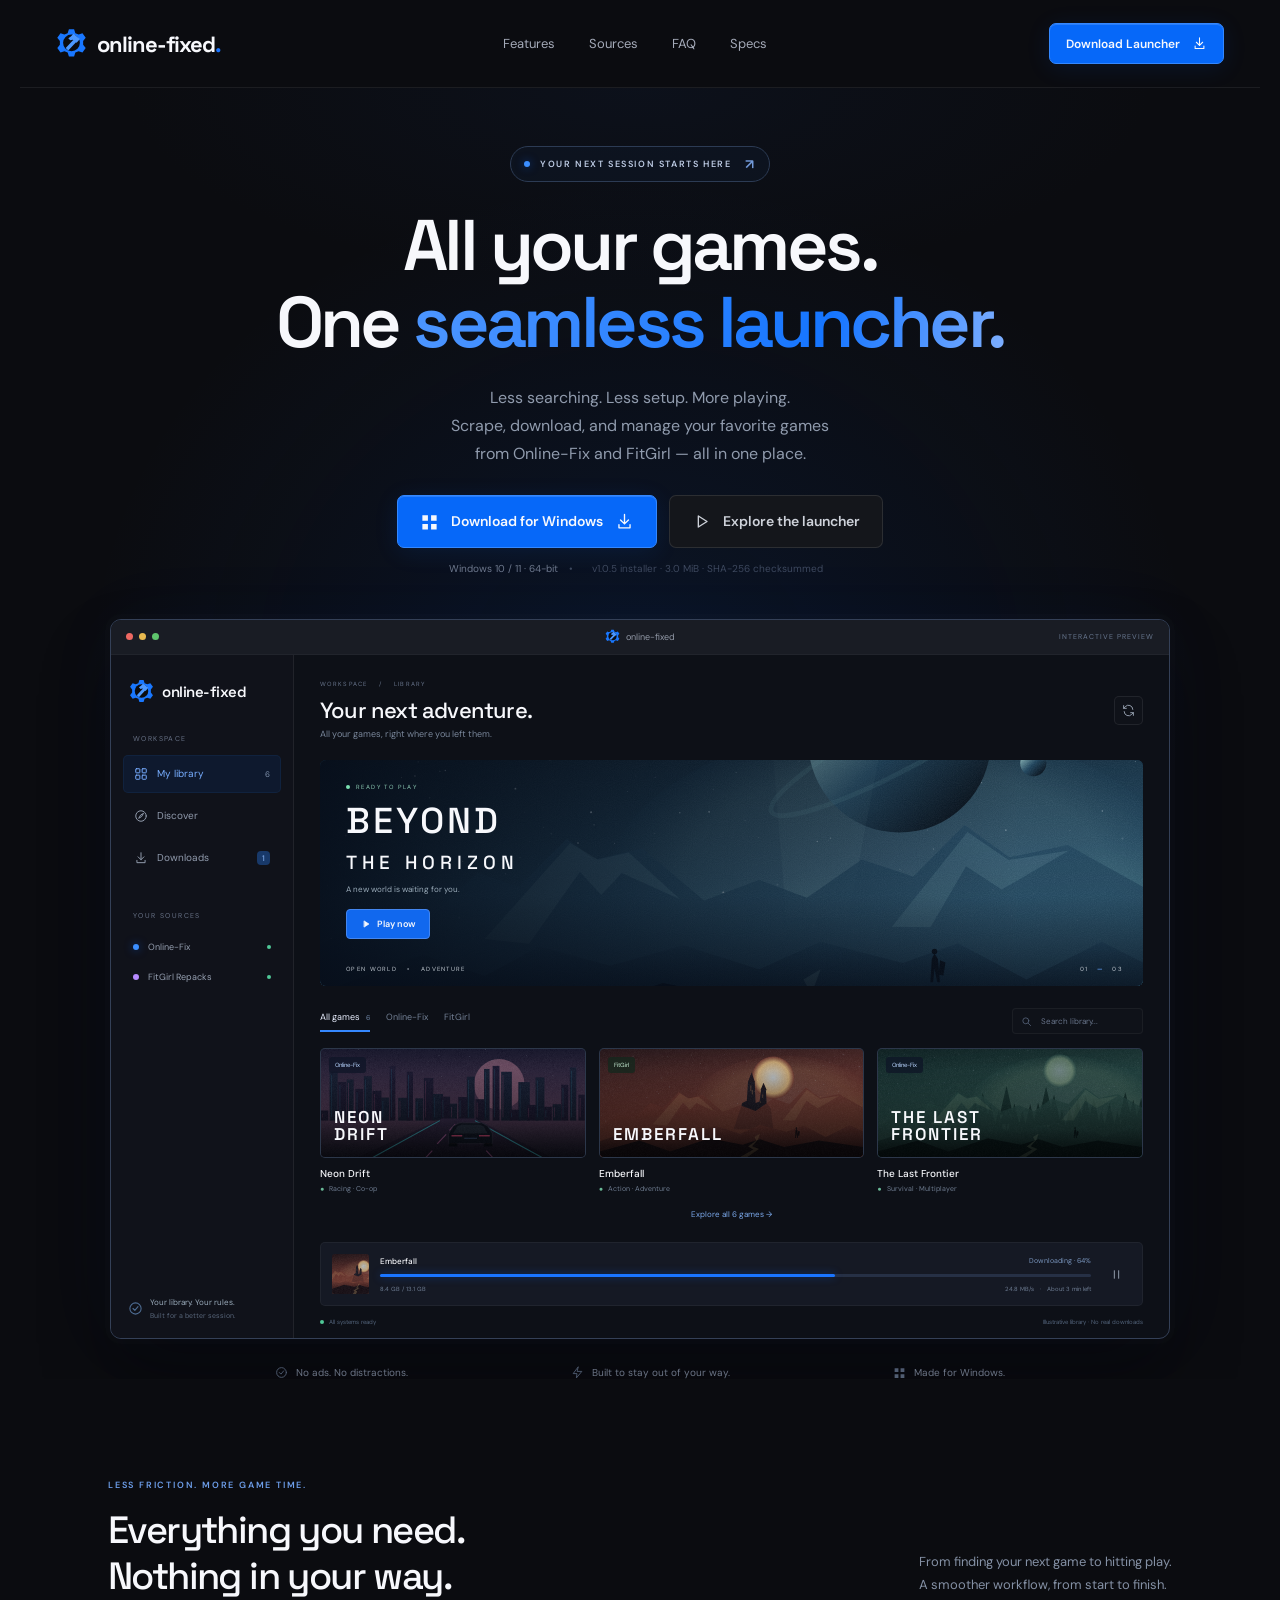
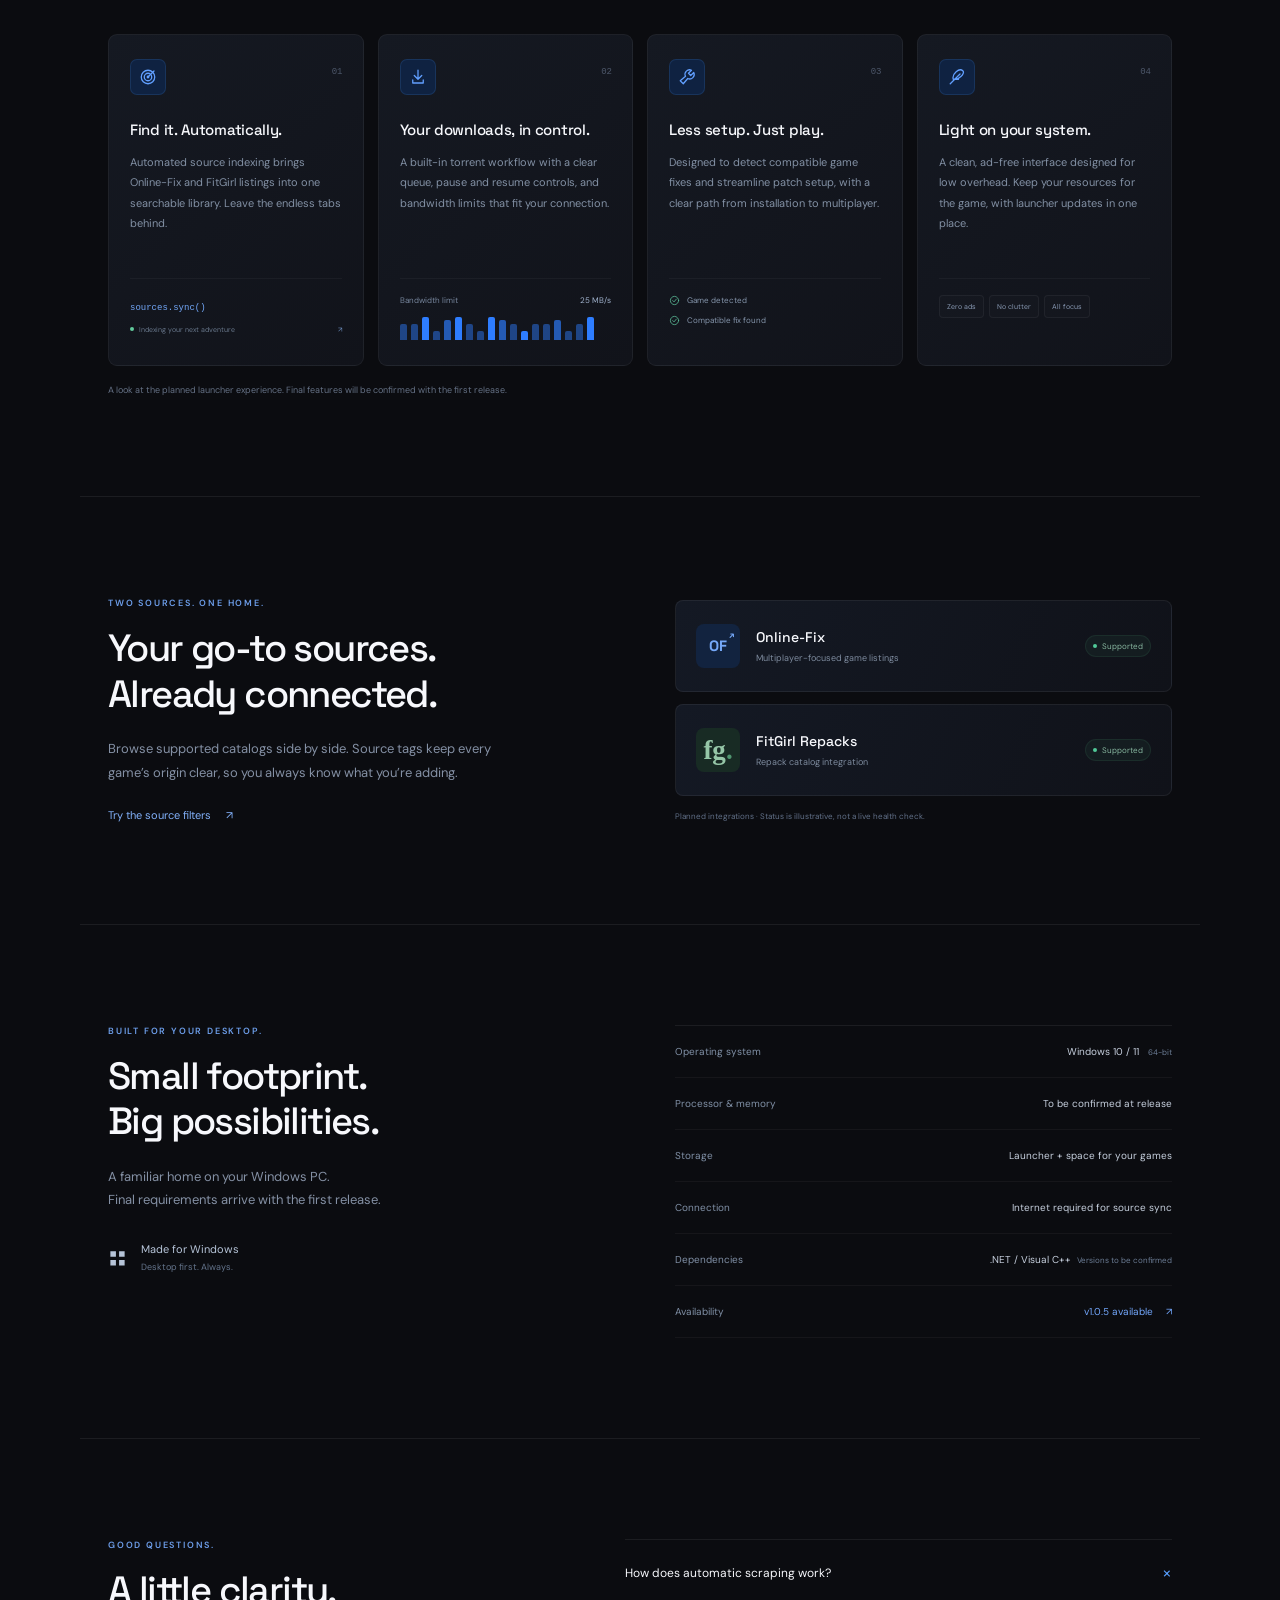
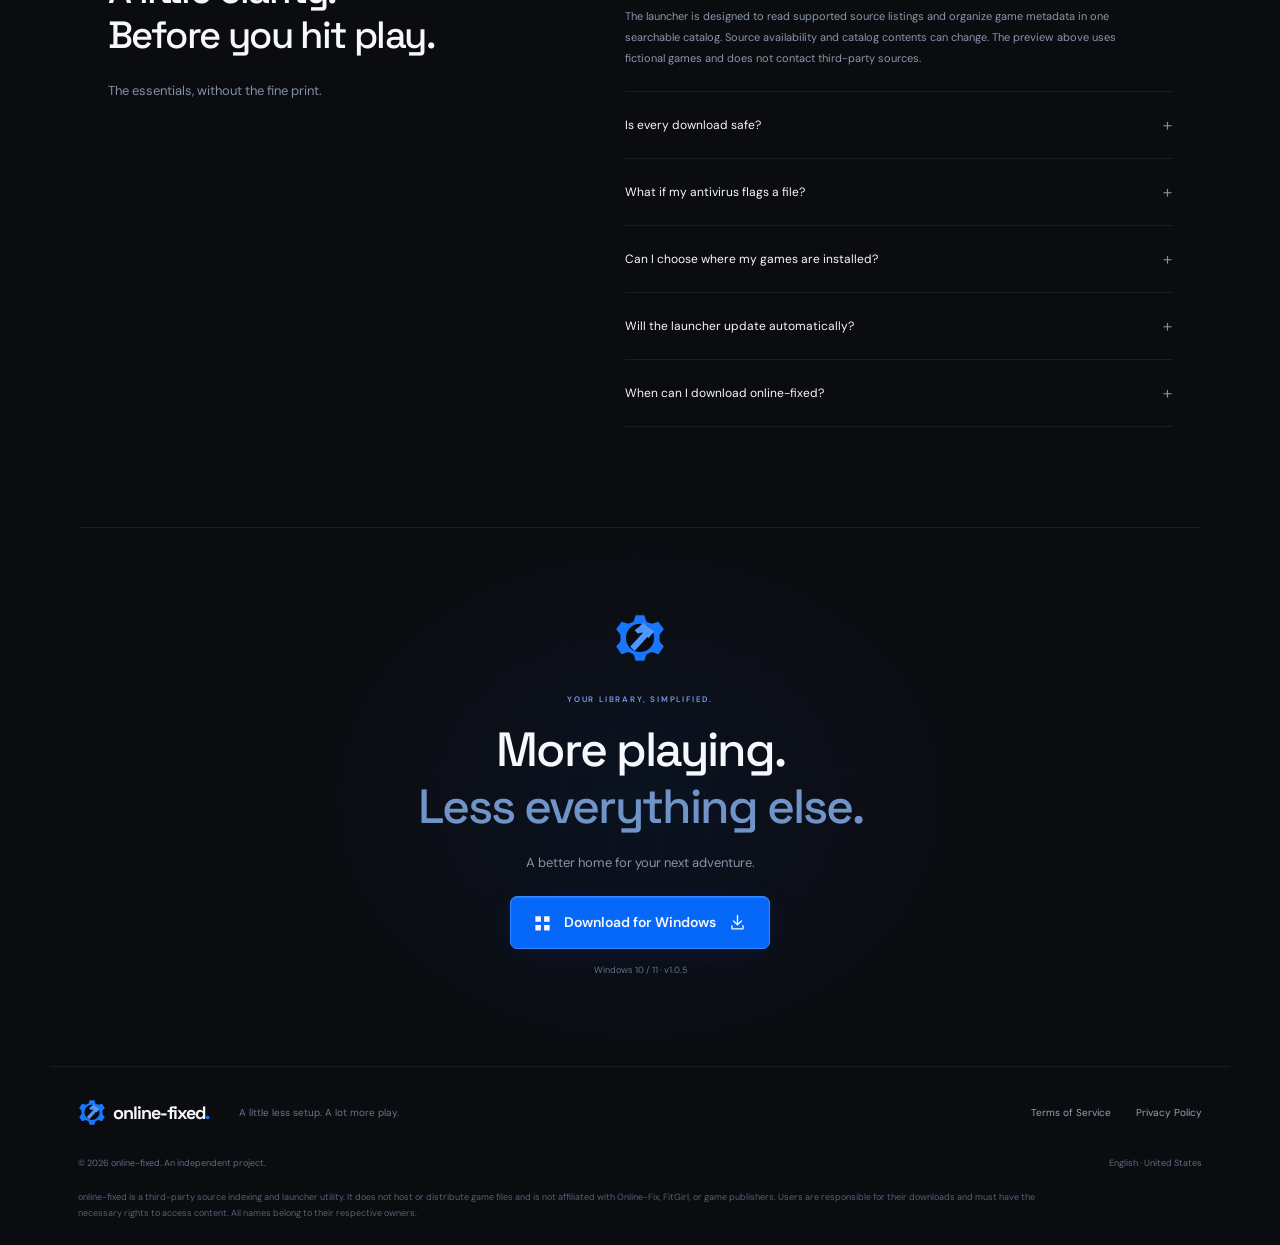
==== commit 3d1b156e: "Download buttons link straight to the newest installer Removes the "Coming soon" dialog: every downl" ====
--- a/index.html
+++ b/index.html
@@ -1,14 +1,14 @@
 <!doctype html>
-<html lang="en"><head><meta charset="utf-8"><meta name="viewport" content="width=device-width,initial-scale=1"><meta name="theme-color" content="#0B0C10"><title>online-fixed — Your games. One place.</title><meta name="description" content="Meet online-fixed, a desktop game launcher and automated game torrent manager for Windows. Explore Online-Fix and FitGirl repack loader integrations in one clean library."><meta property="og:type" content="website"><meta property="og:title" content="online-fixed — Your games. One place."><meta property="og:description" content="Less managing. More playing. Discover a cleaner desktop game launcher for Windows."><meta property="og:url" content="https://online-fixed.peppy-spice-7122.chatgpt.site/"><meta property="og:image" content="https://online-fixed.peppy-spice-7122.chatgpt.site/assets/social.png"><meta name="twitter:card" content="summary_large_image"><meta name="twitter:title" content="online-fixed — Your games. One place."><meta name="twitter:description" content="A cleaner home for your PC games. Coming to Windows."><meta name="twitter:image" content="https://online-fixed.peppy-spice-7122.chatgpt.site/assets/social.png"><link rel="preconnect" href="https://fonts.googleapis.com"><link rel="preconnect" href="https://fonts.gstatic.com" crossorigin><link rel="canonical" href="https://online-fixed.peppy-spice-7122.chatgpt.site/"><link rel="icon" href="assets/logo.svg" type="image/svg+xml"><link rel="stylesheet" href="styles.css"><script type="application/ld+json">{"@context":"https://schema.org","@type":"SoftwareApplication","name":"online-fixed","applicationCategory":"GameApplication","operatingSystem":"Windows 10, Windows 11 (64-bit)","description":"A desktop game loader and automated torrent manager with Online-Fix and FitGirl source integration. Pre-release concept; installer not yet available.","url":"https://online-fixed.peppy-spice-7122.chatgpt.site/","softwareRequirements":"Final system requirements will be published with the first release."}</script><script src="app.js" defer></script></head>
+<html lang="en"><head><meta charset="utf-8"><meta name="viewport" content="width=device-width,initial-scale=1"><meta name="theme-color" content="#0B0C10"><title>online-fixed — Your games. One place.</title><meta name="description" content="Meet online-fixed, a desktop game launcher and automated game torrent manager for Windows. Explore Online-Fix and FitGirl repack loader integrations in one clean library."><meta property="og:type" content="website"><meta property="og:title" content="online-fixed — Your games. One place."><meta property="og:description" content="Less managing. More playing. Discover a cleaner desktop game launcher for Windows."><meta property="og:url" content="https://online-fixed.peppy-spice-7122.chatgpt.site/"><meta property="og:image" content="https://online-fixed.peppy-spice-7122.chatgpt.site/assets/social.png"><meta name="twitter:card" content="summary_large_image"><meta name="twitter:title" content="online-fixed — Your games. One place."><meta name="twitter:description" content="A cleaner home for your PC games. Coming to Windows."><meta name="twitter:image" content="https://online-fixed.peppy-spice-7122.chatgpt.site/assets/social.png"><link rel="preconnect" href="https://fonts.googleapis.com"><link rel="preconnect" href="https://fonts.gstatic.com" crossorigin><link rel="canonical" href="https://online-fixed.peppy-spice-7122.chatgpt.site/"><link rel="icon" href="assets/logo.svg" type="image/svg+xml"><link rel="stylesheet" href="styles.css"><script type="application/ld+json">{"@context":"https://schema.org","@type":"SoftwareApplication","name":"online-fixed","applicationCategory":"GameApplication","operatingSystem":"Windows 10, Windows 11 (64-bit)","description":"A desktop game loader and automated torrent manager with Online-Fix and FitGirl source integration. The Windows installer is published on the project's GitHub Releases page.","url":"https://online-fixed.peppy-spice-7122.chatgpt.site/","softwareRequirements":"Final system requirements will be published with the first release."}</script><script src="app.js" defer></script></head>
 <body><a class="skip" href="#main">Skip to content</a>
-<header class="header"><a class="brand" href="#" aria-label="online-fixed home"><img src="assets/logo.svg" width="31" height="31" alt=""><span>online-fixed<span class="brand-dot">.</span></span></a><nav aria-label="Main navigation"><a href="#features">Features</a><a href="#sources">Sources</a><a href="#faq">FAQ</a><a href="#specs">Specs</a></nav><button class="button small" data-download>Download Launcher <span data-icon="arrow-down"></span></button><button class="menu-button" aria-label="Open navigation" aria-expanded="false"><span data-icon="menu"></span></button></header>
-<main id="main"><section class="hero"><div class="hero-glow" aria-hidden="true"></div><div class="eyebrow-pill"><span class="dot"></span> YOUR NEXT SESSION STARTS HERE <span>↗</span></div><h1>All your games.<br>One <span>seamless launcher.</span></h1><p class="hero-copy">Less searching. Less setup. More playing.<br>Scrape, download, and manage your favorite games<br class="desktop-br"> from Online-Fix and FitGirl — all in one place.</p><div class="hero-actions"><button class="button large" data-download><span data-icon="windows"></span> Download for Windows <span data-icon="arrow-down"></span></button><a class="button secondary large" href="#preview"><span data-icon="play"></span> Explore the launcher</a></div><p class="release-note">Windows 10 / 11 · 64-bit <span>•</span> First release coming soon</p>
+<header class="header"><a class="brand" href="#" aria-label="online-fixed home"><img src="assets/logo.svg" width="31" height="31" alt=""><span>online-fixed<span class="brand-dot">.</span></span></a><nav aria-label="Main navigation"><a href="#features">Features</a><a href="#sources">Sources</a><a href="#faq">FAQ</a><a href="#specs">Specs</a></nav><a class="button small" data-download href="https://github.com/Jonontop/Online-Fixed-Website/releases">Download Launcher <span data-icon="arrow-down"></span></a><button class="menu-button" aria-label="Open navigation" aria-expanded="false"><span data-icon="menu"></span></button></header>
+<main id="main"><section class="hero"><div class="hero-glow" aria-hidden="true"></div><div class="eyebrow-pill"><span class="dot"></span> YOUR NEXT SESSION STARTS HERE <span>↗</span></div><h1>All your games.<br>One <span>seamless launcher.</span></h1><p class="hero-copy">Less searching. Less setup. More playing.<br>Scrape, download, and manage your favorite games<br class="desktop-br"> from Online-Fix and FitGirl — all in one place.</p><div class="hero-actions"><a class="button large" data-download href="https://github.com/Jonontop/Online-Fixed-Website/releases"><span data-icon="windows"></span> <span data-download-label>Download for Windows</span> <span data-icon="arrow-down"></span></a><a class="button secondary large" href="#preview"><span data-icon="play"></span> Explore the launcher</a></div><p class="release-note">Windows 10 / 11 · 64-bit <span>•</span> <span id="release-meta">Newest build on GitHub Releases</span></p>
 <div class="app-window" id="preview"><div class="window-title"><div class="window-dots"><i></i><i></i><i></i></div><span><img src="assets/logo.svg" alt="" width="15" height="15"> online-fixed</span><span class="preview-badge">INTERACTIVE PREVIEW</span></div><div class="app-body"><aside class="app-sidebar"><div class="sidebar-brand"><img src="assets/logo.svg" width="25" height="25" alt="">online-fixed</div><span class="sidebar-label">WORKSPACE</span><button class="side-nav selected" data-view="library"><span data-icon="grid"></span> My library <span class="count">6</span></button><button class="side-nav" data-view="discover"><span data-icon="compass"></span> Discover</button><button class="side-nav" data-view="downloads"><span data-icon="arrow-down"></span> Downloads <span class="count blue">1</span></button><div class="sidebar-sources"><span class="sidebar-label">YOUR SOURCES</span><button data-source="Online-Fix"><span class="dot blue-dot"></span>Online-Fix <span class="tiny-dot"></span></button><button data-source="FitGirl"><span class="dot purple-dot"></span>FitGirl Repacks <span class="tiny-dot"></span></button></div><div class="sidebar-bottom"><span data-icon="check-circle"></span><div>Your library. Your rules.<small>Built for a better session.</small></div></div></aside><div class="app-main"><div class="library-heading"><div><div class="app-breadcrumb">WORKSPACE <span>/</span> <span id="breadcrumb">LIBRARY</span></div><h2 id="view-title">Your next adventure.</h2><p id="view-description">All your games, right where you left them.</p></div><button class="icon-button" id="sync-library" aria-label="Sync demo library"><span data-icon="refresh"></span></button></div><div class="featured-game"><img src="assets/world.svg" alt="Illustrated blue alien landscape with distant planets" width="1000" height="420" fetchpriority="high"><div class="featured-content"><span class="featured-label"><span class="dot"></span> READY TO PLAY</span><h3>BEYOND<br><span>THE HORIZON</span></h3><p>A new world is waiting for you.</p><button class="play-button" data-game="Beyond the Horizon"><span data-icon="play"></span> Play now</button></div><div class="featured-bottom"><span>OPEN WORLD <i>•</i> ADVENTURE</span><span>01 <b>—</b> 03</span></div></div><div class="library-controls"><div class="filter-tabs" aria-label="Filter demo games"><button class="active" data-filter="All" aria-pressed="true">All games <span>6</span></button><button data-filter="Online-Fix" aria-pressed="false">Online-Fix</button><button data-filter="FitGirl" aria-pressed="false">FitGirl</button></div><label class="search-box"><span data-icon="search"></span><input id="game-search" placeholder="Search library..." aria-label="Search demo library"></label></div><div class="game-grid" id="game-grid"></div><p class="empty-state" id="empty-state" hidden>No games match your search. Try another title or source.</p><div class="download-panel" id="download-panel"><div class="download-art"><img src="assets/ember.svg" width="44" height="44" alt=""></div><div class="download-info"><div><strong>Emberfall</strong><span id="download-status">Downloading · 64%</span></div><div class="progress-track"><span id="download-progress"></span></div><div class="download-meta"><span>8.4 GB / 13.1 GB</span><span id="download-speed">24.8 MB/s <i>·</i> About 3 min left</span></div></div><button class="icon-button" id="pause-download" aria-label="Pause demo download"><span data-icon="pause"></span></button></div><div class="app-status"><span><span class="tiny-dot"></span> All systems ready</span><span>Illustrative library · No real downloads</span></div></div></div></div><div class="under-preview"><span><span data-icon="check-circle"></span> No ads. No distractions.</span><span><span data-icon="zap"></span> Built to stay out of your way.</span><span><span data-icon="windows"></span> Made for Windows.</span></div></section>
 <section class="section features-section" id="features"><div class="section-intro"><div><span class="kicker">LESS FRICTION. MORE GAME TIME.</span><h2>Everything you need.<br>Nothing in your way.</h2></div><p>From finding your next game to hitting play.<br>A smoother workflow, from start to finish.</p></div><div class="feature-grid"><article class="feature-card"><div class="feature-icon"><span data-icon="radar"></span></div><span class="feature-number">01</span><h3>Find it. Automatically.</h3><p>Automated source indexing brings Online-Fix and FitGirl listings into one searchable library. Leave the endless tabs behind.</p><div class="mini-code"><span>sources.sync()</span><div><i></i> Indexing your next adventure<span>↗</span></div></div></article><article class="feature-card"><div class="feature-icon"><span data-icon="arrow-down"></span></div><span class="feature-number">02</span><h3>Your downloads, in control.</h3><p>A built-in torrent workflow with a clear queue, pause and resume controls, and bandwidth limits that fit your connection.</p><div class="mini-download"><span>Bandwidth limit <b>25 MB/s</b></span><div><i></i><i></i><i></i><i></i><i></i><i></i><i></i><i></i><i></i><i></i><i></i><i></i><i></i><i></i><i></i><i></i><i></i><i></i></div></div></article><article class="feature-card"><div class="feature-icon"><span data-icon="wrench"></span></div><span class="feature-number">03</span><h3>Less setup. Just play.</h3><p>Designed to detect compatible game fixes and streamline patch setup, with a clear path from installation to multiplayer.</p><div class="mini-checks"><span><span data-icon="check-circle"></span> Game detected</span><span><span data-icon="check-circle"></span> Compatible fix found</span></div></article><article class="feature-card"><div class="feature-icon"><span data-icon="feather"></span></div><span class="feature-number">04</span><h3>Light on your system.</h3><p>A clean, ad-free interface designed for low overhead. Keep your resources for the game, with launcher updates in one place.</p><div class="mini-pills"><span>Zero ads</span><span>No clutter</span><span>All focus</span></div></article></div><p class="section-footnote">A look at the planned launcher experience. Final features will be confirmed with the first release.</p></section>
 <section class="section sources-section" id="sources"><div class="source-copy"><span class="kicker">TWO SOURCES. ONE HOME.</span><h2>Your go-to sources.<br>Already connected.</h2><p>Browse supported catalogs side by side. Source tags keep every game’s origin clear, so you always know what you’re adding.</p><a class="text-link" href="#preview">Try the source filters <span>↗</span></a></div><div class="source-cards"><article><div class="source-logo of">OF<span>↗</span></div><div><h3>Online-Fix</h3><p>Multiplayer-focused game listings</p></div><span class="source-status"><span class="tiny-dot"></span> Supported</span></article><article><div class="source-logo fg">fg<span>.</span></div><div><h3>FitGirl Repacks</h3><p>Repack catalog integration</p></div><span class="source-status"><span class="tiny-dot"></span> Supported</span></article><p>Planned integrations · Status is illustrative, not a live health check.</p></div></section>
-<section class="section specs-section" id="specs"><div><span class="kicker">BUILT FOR YOUR DESKTOP.</span><h2>Small footprint.<br>Big possibilities.</h2><p>A familiar home on your Windows PC.<br>Final requirements arrive with the first release.</p><div class="windows-tile"><span data-icon="windows"></span><span>Made for Windows<small>Desktop first. Always.</small></span></div></div><div class="spec-table"><div><span>Operating system</span><strong>Windows 10 / 11 <small>64-bit</small></strong></div><div><span>Processor & memory</span><strong>To be confirmed at release</strong></div><div><span>Storage</span><strong>Launcher + space for your games</strong></div><div><span>Connection</span><strong>Internet required for source sync</strong></div><div><span>Dependencies</span><strong>.NET / Visual C++<small>Versions to be confirmed</small></strong></div><div><span>Availability</span><strong class="blue-text">First release coming soon <span>↗</span></strong></div></div></section>
-<section class="section faq-section" id="faq"><div class="faq-intro"><span class="kicker">GOOD QUESTIONS.</span><h2>A little clarity.<br>Before you hit play.</h2><p>The essentials, without the fine print.</p></div><div class="accordions"><details open><summary>How does automatic scraping work?<span>+</span></summary><p>The launcher is designed to read supported source listings and organize game metadata in one searchable catalog. Source availability and catalog contents can change. The preview above uses fictional games and does not contact third-party sources.</p></details><details><summary>Is every download safe?<span>+</span></summary><p>No launcher can guarantee the safety of third-party files. Review the source and file details, scan downloads with up-to-date security software, and only download content you are authorized to access.</p></details><details><summary>What if my antivirus flags a file?<span>+</span></summary><p>Treat the alert seriously. A detection can be a false positive or a real threat; do not assume either. Keep the file quarantined, verify its origin, and do not disable your antivirus or add blanket exclusions to run it.</p></details><details><summary>Can I choose where my games are installed?<span>+</span></summary><p>The planned setup lets you choose separate download and game library folders. Use a location with enough free space and write access. Folder controls in the final app will be documented with the release.</p></details><details><summary>Will the launcher update automatically?<span>+</span></summary><p>Automated launcher updates are planned to keep the app current with minimal interruption. Update controls and release notes will be available with the first build.</p></details><details><summary>When can I download online-fixed?<span>+</span></summary><p>The Windows installer is not available yet. The download button shows the current release status. A verified installer link, version number, file size, and system requirements will be added when the first build is ready.</p></details></div></section>
-<section class="final-cta"><div class="cta-grid" aria-hidden="true"></div><img src="assets/logo.svg" width="52" height="52" alt=""><span class="kicker">YOUR LIBRARY, SIMPLIFIED.</span><h2>More playing.<br><span>Less everything else.</span></h2><p>A better home for your next adventure.</p><button class="button large" data-download><span data-icon="windows"></span> Download for Windows <span data-icon="arrow-down"></span></button><small>Windows 10 / 11 · First release coming soon</small></section></main>
+<section class="section specs-section" id="specs"><div><span class="kicker">BUILT FOR YOUR DESKTOP.</span><h2>Small footprint.<br>Big possibilities.</h2><p>A familiar home on your Windows PC.<br>Final requirements arrive with the first release.</p><div class="windows-tile"><span data-icon="windows"></span><span>Made for Windows<small>Desktop first. Always.</small></span></div></div><div class="spec-table"><div><span>Operating system</span><strong>Windows 10 / 11 <small>64-bit</small></strong></div><div><span>Processor & memory</span><strong>To be confirmed at release</strong></div><div><span>Storage</span><strong>Launcher + space for your games</strong></div><div><span>Connection</span><strong>Internet required for source sync</strong></div><div><span>Dependencies</span><strong>.NET / Visual C++<small>Versions to be confirmed</small></strong></div><div><span>Availability</span><strong class="blue-text" id="availability">GitHub Releases <span>↗</span></strong></div></div></section>
+<section class="section faq-section" id="faq"><div class="faq-intro"><span class="kicker">GOOD QUESTIONS.</span><h2>A little clarity.<br>Before you hit play.</h2><p>The essentials, without the fine print.</p></div><div class="accordions"><details open><summary>How does automatic scraping work?<span>+</span></summary><p>The launcher is designed to read supported source listings and organize game metadata in one searchable catalog. Source availability and catalog contents can change. The preview above uses fictional games and does not contact third-party sources.</p></details><details><summary>Is every download safe?<span>+</span></summary><p>No launcher can guarantee the safety of third-party files. Review the source and file details, scan downloads with up-to-date security software, and only download content you are authorized to access.</p></details><details><summary>What if my antivirus flags a file?<span>+</span></summary><p>Treat the alert seriously. A detection can be a false positive or a real threat; do not assume either. Keep the file quarantined, verify its origin, and do not disable your antivirus or add blanket exclusions to run it.</p></details><details><summary>Can I choose where my games are installed?<span>+</span></summary><p>The planned setup lets you choose separate download and game library folders. Use a location with enough free space and write access. Folder controls in the final app will be documented with the release.</p></details><details><summary>Will the launcher update automatically?<span>+</span></summary><p>Automated launcher updates are planned to keep the app current with minimal interruption. Update controls and release notes will be available with the first build.</p></details><details><summary>When can I download online-fixed?<span>+</span></summary><p>The Windows installer is published on the project’s GitHub Releases page, and the download buttons above always link to the newest build. Each release lists the version, the file size and a SHA-256 checksum you can verify before installing.</p></details></div></section>
+<section class="final-cta"><div class="cta-grid" aria-hidden="true"></div><img src="assets/logo.svg" width="52" height="52" alt=""><span class="kicker">YOUR LIBRARY, SIMPLIFIED.</span><h2>More playing.<br><span>Less everything else.</span></h2><p>A better home for your next adventure.</p><a class="button large" data-download href="https://github.com/Jonontop/Online-Fixed-Website/releases"><span data-icon="windows"></span> <span data-download-label>Download for Windows</span> <span data-icon="arrow-down"></span></a><small>Windows 10 / 11 · <span id="cta-version">GitHub Releases</span></small></section></main>
 <footer><div class="footer-top"><a href="#" class="brand"><img src="assets/logo.svg" width="28" height="28" alt="">online-fixed<span class="brand-dot">.</span></a><span>A little less setup. A lot more play.</span><div><a href="terms.html">Terms of Service</a><a href="privacy.html">Privacy Policy</a></div></div><div class="footer-bottom"><p>© <span id="year">2026</span> online-fixed. An independent project.</p><span id="locale-display">English · Global</span></div><p class="disclaimer">online-fixed is a third-party source indexing and launcher utility. It does not host or distribute game files and is not affiliated with Online-Fix, FitGirl, or game publishers. Users are responsible for their downloads and must have the necessary rights to access content. All names belong to their respective owners.</p></footer>
-<dialog id="download-dialog" aria-labelledby="download-title"><button class="close-dialog icon-button" aria-label="Close download information"><span data-icon="x"></span></button><div class="modal-logo"><img src="assets/logo.svg" alt="" width="42" height="42"></div><span class="kicker">SOMETHING GOOD IS LOADING.</span><h2 id="download-title">Your next launcher.<br>Coming soon.</h2><p>The first Windows release is still in the works. A verified installer, version details, and download size will appear here when it’s ready.</p><div class="release-state"><span class="dot"></span> Installer not yet available<span>Windows 10 / 11</span></div><button class="button modal-explore">Explore the preview <span>→</span></button></dialog><div id="toast" role="status" aria-live="polite"></div>
+<div id="toast" role="status" aria-live="polite"></div>
 </body></html>
--- a/styles.css
+++ b/styles.css
@@ -1,8 +1,8 @@
 @import url('https://fonts.googleapis.com/css2?family=DM+Sans:wght@400;450;500;550;600;650;700&family=Space+Grotesk:wght@400;500;600;700&display=swap');
-:root{--bg:#0b0c10;--panel:#12141c;--blue:#1a75ff;--text:#f7f8fc;--muted:#94a3b8;--border:#ffffff12}*{box-sizing:border-box}html{scroll-behavior:smooth;scroll-padding-top:90px}body{margin:0;background:var(--bg);color:var(--text);font-family:'DM Sans',sans-serif;font-size:15px;-webkit-font-smoothing:antialiased}button,input,a{-webkit-tap-highlight-color:transparent}button,input{font:inherit}button,a{transition:background .2s,color .2s,border-color .2s,transform .2s,box-shadow .2s}button{cursor:pointer}a{color:inherit;text-decoration:none}button{color:inherit}button:focus-visible,a:focus-visible,summary:focus-visible,input:focus-visible{outline:2px solid #64a6ff;outline-offset:5px}button:disabled{cursor:default}svg.icon{width:19px;height:19px;display:block;stroke:currentColor;fill:none;stroke-width:1.7;stroke-linecap:round;stroke-linejoin:round;flex-shrink:0}h1,h2,h3,p{margin:0}h1,h2,h3,.brand{font-family:'Space Grotesk',sans-serif}button .icon,a .icon{pointer-events:none}.header{height:88px;max-width:1240px;margin:auto;padding:0 36px;display:flex;align-items:center;justify-content:space-between;position:relative;z-index:3;border-bottom:1px solid var(--border)}.brand{display:flex;align-items:center;gap:10px;font-size:22px;font-weight:700;letter-spacing:-1px}.brand-dot{color:var(--blue)}.header nav{display:flex;gap:34px;color:#a4aab8;font-size:13px}.header nav a:hover{color:white}.button{display:inline-flex;gap:12px;align-items:center;justify-content:center;background:#0668f9;border:1px solid #3488ff;box-shadow:inset 0 1px 0 #ffffff25,0 4px 24px #0066ff1c;border-radius:7px;font-size:13px;font-weight:600;padding:12px 19px}.button:hover{background:#2280ff;box-shadow:0 4px 30px #0066ff45;transform:translateY(-2px)}.button.small{font-size:12px;padding:10px 16px}.button.small .icon{width:15px}.button.large{padding:16px 22px;font-size:14px}.button.secondary{background:#14161b;border-color:#ffffff1a;box-shadow:none;color:#ced2da}.button.secondary:hover{background:#1e222b}.menu-button{display:none}.hero{padding:58px 28px 0;position:relative;text-align:center;overflow:hidden}.hero-glow{position:absolute;z-index:-1;inset:0;background:radial-gradient(ellipse 48% 42% at 50% 45%,#064bbc22,transparent 90%),radial-gradient(ellipse 40% 15% at 50% 0%,#11234535,transparent);pointer-events:none}.eyebrow-pill{display:inline-flex;align-items:center;gap:10px;font-size:9px;font-weight:600;letter-spacing:1.6px;border:1px solid #2c3b54;border-radius:30px;background:#10203a40;padding:8px 13px;color:#bdcbe4}.eyebrow-pill>span:last-child{font-size:14px;color:#7199d8;margin-left:4px}.dot{width:6px;height:6px;display:inline-block;background:#3b8eff;box-shadow:0 0 9px #0066ff80;border-radius:50%;flex-shrink:0}h1{font-size:clamp(44px,5.6vw,76px);line-height:1.08;letter-spacing:-3.6px;font-weight:600;margin:25px auto 22px}h1>span{background:linear-gradient(100deg,#4a94ff 5%,#1575ff 70%,#7eafff);background-clip:text;color:transparent}.hero-copy{color:#909bad;font-size:16px;line-height:1.75}.hero-actions{display:flex;gap:12px;justify-content:center;margin-top:27px}.release-note{font-size:10px;color:#6e798d;margin:14px 0 44px}.release-note span{margin:0 8px;color:#3e495e}.app-window{max-width:1060px;margin:auto;text-align:left;border:1px solid #344057;border-radius:11px;background:#0d1017;overflow:hidden;box-shadow:0 0 0 5px #ffffff02,0 0 80px #0066ff0b,0 40px 70px #0005;position:relative;scroll-margin-top:26px}.window-title{height:35px;background:#191c24;display:flex;justify-content:space-between;align-items:center;padding:0 15px;border-bottom:1px solid #ffffff09;font-size:9px;color:#9299a7}.window-dots{display:flex;gap:6px;width:130px}.window-dots i{width:7px;height:7px;border-radius:50%;background:#4a4b52}.window-dots i:first-child{background:#ed6862}.window-dots i:nth-child(2){background:#e8b94f}.window-dots i:nth-child(3){background:#5ec46c}.window-title>span{display:flex;align-items:center;gap:6px}.window-title .preview-badge{font-size:7px;letter-spacing:1px;width:130px;justify-content:flex-end;color:#697890}.app-body{display:flex}.app-sidebar{width:183px;flex-shrink:0;padding:24px 12px 18px;border-right:1px solid var(--border);display:flex;flex-direction:column;background:#10121a}.sidebar-brand{display:flex;gap:8px;align-items:center;font:600 15px 'Space Grotesk';margin:0 6px 30px;letter-spacing:-.5px}.sidebar-label{display:block;font-size:7px;letter-spacing:1.4px;color:#687287;margin:0 10px 12px}.side-nav{display:flex;align-items:center;gap:9px;width:100%;font-size:10px;padding:11px 10px;border:1px solid transparent;background:none;color:#919bad;text-align:left;margin-bottom:4px;border-radius:5px}.side-nav .icon{width:14px;height:14px}.side-nav.selected{color:#77adff;background:#0066ff17;border-color:#1c4b832f}.side-nav:hover{background:#ffffff07}.count{margin-left:auto;font-size:8px;color:#8092ad}.count.blue{background:#18396a;padding:2px 5px;border-radius:4px;color:#91bfff}.sidebar-sources{margin-top:30px}.sidebar-sources button{display:flex;gap:9px;align-items:center;border:0;background:none;width:100%;padding:9px 10px;font-size:9px;color:#96a0b1}.sidebar-sources button:hover{color:white}.purple-dot{background:#b68aff;box-shadow:none}.sidebar-sources .tiny-dot{margin-left:auto}.tiny-dot{display:inline-block;width:4px;height:4px;border-radius:50%;background:#50c998}.sidebar-bottom{margin-top:auto;padding:25px 5px 0;display:flex;align-items:center;gap:7px;font-size:8px;color:#9aabbb}.sidebar-bottom .icon{color:#4d6c93;width:15px}.sidebar-bottom small{display:block;font-size:7px;color:#576579;margin-top:4px}.app-main{padding:25px 26px 0;flex:1;min-width:0}.library-heading{display:flex;justify-content:space-between;align-items:center;margin-bottom:20px}.app-breadcrumb{font-size:6px;letter-spacing:1.3px;color:#68758c;margin-bottom:9px}.app-breadcrumb span{margin-left:8px}.library-heading h2{font-size:22px;letter-spacing:-.8px}.library-heading p{font-size:9px;color:#79869a;margin-top:5px}.icon-button{display:flex;align-items:center;justify-content:center;border:1px solid #ffffff13;background:#ffffff03;border-radius:5px;width:29px;height:29px;color:#9ba6b7}.icon-button .icon{width:13px;height:13px}.icon-button:hover{background:#ffffff10;color:white}.featured-game{height:226px;position:relative;overflow:hidden;border-radius:6px;background:#122a40}.featured-game>img{width:100%;height:100%;object-fit:cover;position:absolute;inset:0}.featured-game:after{content:'';position:absolute;inset:0;background:linear-gradient(90deg,#060d19e8,transparent 85%),linear-gradient(0deg,#060d19aa,transparent 40%)}.featured-content{position:relative;z-index:1;padding:23px 26px}.featured-label{font-size:6px;letter-spacing:1.4px;color:#8ccab3;display:flex;align-items:center;gap:6px}.featured-label .dot{background:#7be2b2;box-shadow:none;width:4px;height:4px}.featured-content h3{font-size:36px;line-height:.98;letter-spacing:3px;font-weight:500;margin:13px 0 9px}.featured-content h3 span{font-size:19px;letter-spacing:5px}.featured-content p{font-size:8px;color:#9bacba}.play-button{border:1px solid #4386f0;background:#1168ee;border-radius:4px;padding:8px 14px;display:flex;align-items:center;gap:6px;font-size:9px;font-weight:600;margin-top:15px}.play-button .icon{width:10px;height:10px;fill:currentColor}.play-button:hover{background:#3887ff}.featured-bottom{position:absolute;z-index:1;bottom:13px;left:26px;right:20px;display:flex;justify-content:space-between;font-size:6px;letter-spacing:1.3px;color:#c0c8d0}.featured-bottom i{font-style:normal;margin:0 7px}.featured-bottom b{color:#65a4ff;margin:0 5px}.library-controls{display:flex;justify-content:space-between;gap:12px;align-items:center;margin:22px 0 14px}.filter-tabs{display:flex;gap:16px}.filter-tabs button{padding:0 0 7px;font-size:9px;border:0;border-bottom:2px solid transparent;color:#738095;background:none;white-space:nowrap}.filter-tabs button.active{color:#e9efff;border-color:#3588ff}.filter-tabs button span{color:#7187a7;font-size:7px;margin-left:4px}.search-box{display:flex;gap:7px;align-items:center;border:1px solid #ffffff0c;background:#ffffff03;border-radius:4px;padding:6px 8px}.search-box .icon{width:11px;height:11px;color:#58667e}.search-box input{width:95px;background:none;border:0;color:#d1d9e6;font-size:8px;outline-offset:2px}.search-box input::placeholder{color:#68748a}.game-grid{display:grid;grid-template-columns:repeat(3,1fr);gap:13px}.game-card{border:0;padding:0;background:none;text-align:left;min-width:0;border-radius:5px;position:relative}.game-card:hover{transform:translateY(-3px)}.game-art{height:110px;position:relative;border:1px solid #ffffff12;border-radius:5px;overflow:hidden;background:#1c283c}.game-art img{width:100%;height:100%;object-fit:cover;transition:transform .4s}.game-card:hover img{transform:scale(1.05)}.game-art:after{content:'';position:absolute;inset:0;background:linear-gradient(transparent 20%,#000a)}.art-title{position:absolute;z-index:1;bottom:14px;left:13px;font:600 17px 'Space Grotesk';text-transform:uppercase;letter-spacing:2px;line-height:1}.source-tag{position:absolute;z-index:1;top:8px;left:8px;font-size:6px;padding:4px 6px;border-radius:3px;background:#0e1527bb;color:#b9d5ff;backdrop-filter:blur(8px)}.source-tag.fitgirl{color:#c2e7ce;background:#12281dbb}.game-card h3{font-size:10px;font-family:'DM Sans';font-weight:500;margin-top:9px}.game-card>p{font-size:7px;color:#6e7c90;margin-top:4px}.game-card>p span{color:#69b997;margin-right:3px}.game-grid .game-card:nth-child(n+4){display:none}.game-grid.expanded .game-card:nth-child(n+4){display:block}.empty-state{font-size:12px;color:#a2b0c6;padding:40px 0;text-align:center}.download-panel{display:flex;align-items:center;gap:11px;margin-top:19px;border:1px solid #ffffff0c;background:#151924;border-radius:5px;padding:11px}.download-art{width:37px;height:40px;overflow:hidden;border-radius:3px}.download-art img{height:100%;width:100%;object-fit:cover}.download-info{flex:1}.download-info>div:first-child{display:flex;justify-content:space-between;gap:10px;font-size:8px}.download-info strong{font-weight:500}.download-info>div:first-child>span{color:#7995bd;font-size:7px}.progress-track{height:3px;background:#263045;border-radius:5px;margin:8px 0}.progress-track>span{display:block;width:64%;height:3px;background:#1a75ff;box-shadow:0 0 8px #0066ff66;border-radius:5px}.download-meta{display:flex;justify-content:space-between;font-size:6px;color:#6e7d93}.download-meta i{margin:0 4px;font-style:normal}.download-panel>.icon-button{border:0;background:none}.app-status{display:flex;justify-content:space-between;padding:12px 0;font-size:6px;color:#52637a}.app-status>span:first-child{display:flex;align-items:center;gap:5px}.under-preview{max-width:730px;display:flex;justify-content:space-between;margin:27px auto 0;color:#8590a3;font-size:10px}.under-preview>span{display:flex;align-items:center;gap:8px}.under-preview .icon{height:13px;width:13px;color:#64738b}.section{max-width:1120px;margin:0 auto;padding:100px 28px;border-bottom:1px solid var(--border);scroll-margin-top:0}.section-intro{display:flex;justify-content:space-between;align-items:flex-end;margin-bottom:35px}.kicker{display:block;font-size:9px;font-weight:600;letter-spacing:1.8px;color:#6d9eea;margin-bottom:17px}h2{font-size:38px;line-height:1.2;letter-spacing:-1.6px;font-weight:500}.section-intro p,.source-copy>p,.specs-section>div>p,.faq-intro>p{font-size:13px;color:#8490a4;line-height:1.8}.section-intro p{padding-bottom:3px}.feature-grid{display:grid;grid-template-columns:repeat(4,1fr);gap:14px}.feature-card{position:relative;padding:24px 21px;background:linear-gradient(140deg,#151922,#11131a);border:1px solid #ffffff0e;border-radius:9px;overflow:hidden;transition:border-color .25s,transform .25s,box-shadow .25s}.feature-card:hover{border-color:#0066ff55;transform:translateY(-4px);box-shadow:0 8px 32px #0066ff0c}.feature-icon{width:36px;height:36px;display:grid;place-items:center;background:#0f2241;border:1px solid #21447488;color:#619fff;border-radius:7px;margin-bottom:24px}.feature-icon .icon{width:18px;height:18px}.feature-number{position:absolute;right:20px;top:32px;font:9px monospace;color:#4d576a}.feature-card h3{font-size:15px;letter-spacing:-.3px;font-weight:500;line-height:1.5}.feature-card>p{font-size:11px;line-height:1.85;color:#8290a4;margin-top:10px;min-height:103px}.mini-code,.mini-download,.mini-checks,.mini-pills{margin-top:23px;padding-top:16px;border-top:1px solid #ffffff0a;min-height:63px}.mini-code>span{font:9px monospace;color:#72a7f8}.mini-code>div{display:flex;align-items:center;gap:5px;color:#69788c;font-size:7px;margin-top:10px}.mini-code i{width:4px;height:4px;background:#61ca9c;border-radius:50%}.mini-code>div>span{margin-left:auto;color:#6f90c0}.mini-download>span{display:flex;justify-content:space-between;font-size:8px;color:#77869d}.mini-download b{color:#a3b5d0;font-weight:400}.mini-download>div{display:flex;height:26px;gap:4px;align-items:flex-end;margin-top:9px}.mini-download i{width:7px;height:60%;background:#2e7dff77;border-radius:2px 2px 0 0}.mini-download i:nth-child(3n){height:90%;background:#2e7dff}.mini-download i:nth-child(4n){height:35%}.mini-download i:nth-child(5n){height:75%;background:#2e7dffaa}.mini-checks{display:flex;flex-direction:column;gap:9px}.mini-checks>span{display:flex;gap:7px;align-items:center;font-size:8px;color:#8595ab}.mini-checks .icon{width:11px;height:11px;color:#5cbe99}.mini-pills{display:flex;flex-wrap:wrap;gap:5px;align-items:flex-start}.mini-pills>span{font-size:7px;color:#8899b3;background:#ffffff03;border:1px solid #ffffff0d;padding:6px 7px;border-radius:4px}.section-footnote{font-size:9px;color:#657185;margin-top:18px}.sources-section{display:grid;grid-template-columns:1fr 1fr;gap:70px;align-items:center}.source-copy>p{margin:20px 0;max-width:390px}.text-link{font-size:11px;color:#82b1fa;display:inline-flex;gap:15px}.text-link:hover{color:#c4dcff}.source-cards article{display:flex;align-items:center;gap:16px;padding:23px 20px;border:1px solid #ffffff10;background:linear-gradient(115deg,#141924,#101219);border-radius:8px;margin-bottom:12px}.source-logo{width:44px;height:44px;background:#12233f;display:grid;place-items:center;font:700 15px 'Space Grotesk';color:#75a8f8;border-radius:8px;position:relative;flex-shrink:0}.source-logo.of>span{position:absolute;top:5px;right:5px;font-size:9px}.source-logo.fg{font-family:Georgia,serif;background:#182b24;color:#95c6a7;font-size:27px;display:block;text-align:center;line-height:44px}.source-logo.fg span{color:#509670}.source-cards h3{font-size:14px;font-weight:500}.source-cards article p{font-size:9px;color:#7d8a9d;margin-top:6px}.source-status{font-size:8px;margin-left:auto;color:#87b69f;display:flex;gap:5px;align-items:center;background:#58bb8710;border:1px solid #58bb8719;border-radius:20px;padding:5px 7px}.source-cards>p{font-size:8px;color:#627189;margin-top:15px}.specs-section{display:grid;grid-template-columns:1fr 1fr;gap:70px}.specs-section>div>p{margin-top:20px}.windows-tile{display:flex;gap:14px;align-items:center;margin-top:30px;color:#b6c4d8;font-size:11px}.windows-tile>.icon{width:29px;height:29px;color:#498dff}.windows-tile small{display:block;color:#64748b;font-size:9px;margin-top:5px}.spec-table{border-top:1px solid #ffffff12}.spec-table>div{display:flex;justify-content:space-between;align-items:center;padding:19px 0;border-bottom:1px solid #ffffff0b;gap:15px;font-size:10px}.spec-table>div>span{color:#8090a6}.spec-table strong{font-weight:400;color:#c6cfdd;text-align:right}.spec-table strong small{color:#6c7d95;font-size:8px;margin-left:6px}.spec-table strong small:last-child:not(:only-child){display:inline}.spec-table .blue-text{color:#73a7fc}.blue-text span{margin-left:10px}.faq-section{display:grid;grid-template-columns:.9fr 1.1fr;gap:70px}.faq-intro>p{margin-top:20px}.accordions details{border-bottom:1px solid #ffffff12}.accordions details:first-child{border-top:1px solid #ffffff12}.accordions summary{list-style:none;display:flex;justify-content:space-between;align-items:center;gap:20px;font-size:12px;padding:21px 0;cursor:pointer}.accordions summary::-webkit-details-marker{display:none}.accordions summary>span{font-size:18px;color:#7c90ac;font-weight:300;transition:transform .2s}.accordions details[open] summary>span{transform:rotate(45deg);color:#58a0ff}.accordions details p{font-size:11px;line-height:1.9;color:#8997ad;padding:0 30px 22px 0}.final-cta{position:relative;text-align:center;padding:85px 24px 90px;max-width:1120px;margin:auto;overflow:hidden;background:radial-gradient(ellipse 30% 50% at 50% 50%,#0066ff12,transparent)}.final-cta>img{margin-bottom:24px;position:relative}.final-cta .kicker{font-size:8px}.final-cta h2{font-size:48px;letter-spacing:-2px}.final-cta h2>span{color:#7194c8}.final-cta>p{font-size:13px;color:#8493aa;margin:18px 0 25px}.final-cta>small{display:block;color:#64748b;font-size:9px;margin-top:15px}.cta-grid{position:absolute;pointer-events:none;inset:0;z-index:-1;background-image:linear-gradient(#ffffff03 1px,transparent 1px),linear-gradient(90deg,#ffffff03 1px,transparent 1px);background-size:48px 48px;mask-image:radial-gradient(ellipse 50% 80%,black,transparent)}footer{max-width:1180px;margin:auto;border-top:1px solid var(--border);padding:32px 28px 24px}.footer-top{display:flex;align-items:center;gap:30px}.footer-top>.brand{font-size:18px;gap:7px}.footer-top>.brand .brand-dot{margin-left:-7px}.footer-top>span{font-size:10px;color:#65758d}.footer-top>div{margin-left:auto;display:flex;gap:25px;font-size:10px;color:#94a2b7}.footer-top a:hover{color:white}.footer-bottom{display:flex;justify-content:space-between;color:#5f6e84;font-size:9px;margin-top:30px}.disclaimer{color:#556176;font-size:9px;line-height:1.8;margin-top:20px;max-width:1000px}.skip{position:fixed;top:-100px;left:15px;padding:15px;background:#126fff;z-index:99}.skip:focus{top:15px}dialog{width:min(490px,calc(100% - 36px));background:#121722;color:white;border:1px solid #2c4262;border-radius:15px;padding:40px;box-shadow:0 20px 100px #0009}dialog::backdrop{background:#05070cc9;backdrop-filter:blur(7px)}.close-dialog{position:absolute;top:14px;right:14px}.modal-logo{margin-bottom:26px}dialog h2{font-size:32px}dialog>p{color:#91a0b7;font-size:13px;line-height:1.8;margin-top:20px}.release-state{padding:16px 0;margin:16px 0 22px;border-top:1px solid #ffffff12;border-bottom:1px solid #ffffff12;display:flex;align-items:center;gap:8px;font-size:10px;color:#a6b7d2}.release-state>span:last-child{margin-left:auto;font-size:8px;color:#6d7d95}.modal-explore{width:100%}#toast{position:fixed;bottom:24px;left:50%;transform:translate(-50%,20px);max-width:calc(100% - 32px);width:max-content;z-index:10;background:#1a263b;border:1px solid #355783;border-radius:8px;padding:15px 22px;box-shadow:0 15px 40px #0007;font-size:12px;color:#dbe7fa;opacity:0;pointer-events:none;transition:opacity .25s,transform .25s}#toast.show{opacity:1;transform:translate(-50%,0)}.legal-main{max-width:800px;margin:70px auto 100px;padding:0 28px}.legal-main h1{font-size:48px;margin:20px 0}.legal-main .legal-date{color:#6e87a9;margin-bottom:35px;font-size:12px}.legal-main h2{font-size:23px;margin:32px 0 12px}.legal-main p{font-size:14px;line-height:1.9;color:#9eacc1}.legal-main a{color:#75aaff}.legal-notice{padding:20px;border:1px solid #30496d;background:#13233b66;border-radius:8px}
+:root{--bg:#0b0c10;--panel:#12141c;--blue:#1a75ff;--text:#f7f8fc;--muted:#94a3b8;--border:#ffffff12}*{box-sizing:border-box}html{scroll-behavior:smooth;scroll-padding-top:90px}body{margin:0;background:var(--bg);color:var(--text);font-family:'DM Sans',sans-serif;font-size:15px;-webkit-font-smoothing:antialiased}button,input,a{-webkit-tap-highlight-color:transparent}button,input{font:inherit}button,a{transition:background .2s,color .2s,border-color .2s,transform .2s,box-shadow .2s}button{cursor:pointer}a{color:inherit;text-decoration:none}button{color:inherit}button:focus-visible,a:focus-visible,summary:focus-visible,input:focus-visible{outline:2px solid #64a6ff;outline-offset:5px}button:disabled{cursor:default}svg.icon{width:19px;height:19px;display:block;stroke:currentColor;fill:none;stroke-width:1.7;stroke-linecap:round;stroke-linejoin:round;flex-shrink:0}h1,h2,h3,p{margin:0}h1,h2,h3,.brand{font-family:'Space Grotesk',sans-serif}button .icon,a .icon{pointer-events:none}.header{height:88px;max-width:1240px;margin:auto;padding:0 36px;display:flex;align-items:center;justify-content:space-between;position:relative;z-index:3;border-bottom:1px solid var(--border)}.brand{display:flex;align-items:center;gap:10px;font-size:22px;font-weight:700;letter-spacing:-1px}.brand-dot{color:var(--blue)}.header nav{display:flex;gap:34px;color:#a4aab8;font-size:13px}.header nav a:hover{color:white}.button{display:inline-flex;gap:12px;align-items:center;justify-content:center;background:#0668f9;border:1px solid #3488ff;box-shadow:inset 0 1px 0 #ffffff25,0 4px 24px #0066ff1c;border-radius:7px;font-size:13px;font-weight:600;padding:12px 19px}.button:hover{background:#2280ff;box-shadow:0 4px 30px #0066ff45;transform:translateY(-2px)}.button.small{font-size:12px;padding:10px 16px}.button.small .icon{width:15px}.button.large{padding:16px 22px;font-size:14px}.button.secondary{background:#14161b;border-color:#ffffff1a;box-shadow:none;color:#ced2da}.button.secondary:hover{background:#1e222b}.menu-button{display:none}.hero{padding:58px 28px 0;position:relative;text-align:center;overflow:hidden}.hero-glow{position:absolute;z-index:-1;inset:0;background:radial-gradient(ellipse 48% 42% at 50% 45%,#064bbc22,transparent 90%),radial-gradient(ellipse 40% 15% at 50% 0%,#11234535,transparent);pointer-events:none}.eyebrow-pill{display:inline-flex;align-items:center;gap:10px;font-size:9px;font-weight:600;letter-spacing:1.6px;border:1px solid #2c3b54;border-radius:30px;background:#10203a40;padding:8px 13px;color:#bdcbe4}.eyebrow-pill>span:last-child{font-size:14px;color:#7199d8;margin-left:4px}.dot{width:6px;height:6px;display:inline-block;background:#3b8eff;box-shadow:0 0 9px #0066ff80;border-radius:50%;flex-shrink:0}h1{font-size:clamp(44px,5.6vw,76px);line-height:1.08;letter-spacing:-3.6px;font-weight:600;margin:25px auto 22px}h1>span{background:linear-gradient(100deg,#4a94ff 5%,#1575ff 70%,#7eafff);background-clip:text;color:transparent}.hero-copy{color:#909bad;font-size:16px;line-height:1.75}.hero-actions{display:flex;gap:12px;justify-content:center;margin-top:27px}.release-note{font-size:10px;color:#6e798d;margin:14px 0 44px}.release-note span{margin:0 8px;color:#3e495e}.app-window{max-width:1060px;margin:auto;text-align:left;border:1px solid #344057;border-radius:11px;background:#0d1017;overflow:hidden;box-shadow:0 0 0 5px #ffffff02,0 0 80px #0066ff0b,0 40px 70px #0005;position:relative;scroll-margin-top:26px}.window-title{height:35px;background:#191c24;display:flex;justify-content:space-between;align-items:center;padding:0 15px;border-bottom:1px solid #ffffff09;font-size:9px;color:#9299a7}.window-dots{display:flex;gap:6px;width:130px}.window-dots i{width:7px;height:7px;border-radius:50%;background:#4a4b52}.window-dots i:first-child{background:#ed6862}.window-dots i:nth-child(2){background:#e8b94f}.window-dots i:nth-child(3){background:#5ec46c}.window-title>span{display:flex;align-items:center;gap:6px}.window-title .preview-badge{font-size:7px;letter-spacing:1px;width:130px;justify-content:flex-end;color:#697890}.app-body{display:flex}.app-sidebar{width:183px;flex-shrink:0;padding:24px 12px 18px;border-right:1px solid var(--border);display:flex;flex-direction:column;background:#10121a}.sidebar-brand{display:flex;gap:8px;align-items:center;font:600 15px 'Space Grotesk';margin:0 6px 30px;letter-spacing:-.5px}.sidebar-label{display:block;font-size:7px;letter-spacing:1.4px;color:#687287;margin:0 10px 12px}.side-nav{display:flex;align-items:center;gap:9px;width:100%;font-size:10px;padding:11px 10px;border:1px solid transparent;background:none;color:#919bad;text-align:left;margin-bottom:4px;border-radius:5px}.side-nav .icon{width:14px;height:14px}.side-nav.selected{color:#77adff;background:#0066ff17;border-color:#1c4b832f}.side-nav:hover{background:#ffffff07}.count{margin-left:auto;font-size:8px;color:#8092ad}.count.blue{background:#18396a;padding:2px 5px;border-radius:4px;color:#91bfff}.sidebar-sources{margin-top:30px}.sidebar-sources button{display:flex;gap:9px;align-items:center;border:0;background:none;width:100%;padding:9px 10px;font-size:9px;color:#96a0b1}.sidebar-sources button:hover{color:white}.purple-dot{background:#b68aff;box-shadow:none}.sidebar-sources .tiny-dot{margin-left:auto}.tiny-dot{display:inline-block;width:4px;height:4px;border-radius:50%;background:#50c998}.sidebar-bottom{margin-top:auto;padding:25px 5px 0;display:flex;align-items:center;gap:7px;font-size:8px;color:#9aabbb}.sidebar-bottom .icon{color:#4d6c93;width:15px}.sidebar-bottom small{display:block;font-size:7px;color:#576579;margin-top:4px}.app-main{padding:25px 26px 0;flex:1;min-width:0}.library-heading{display:flex;justify-content:space-between;align-items:center;margin-bottom:20px}.app-breadcrumb{font-size:6px;letter-spacing:1.3px;color:#68758c;margin-bottom:9px}.app-breadcrumb span{margin-left:8px}.library-heading h2{font-size:22px;letter-spacing:-.8px}.library-heading p{font-size:9px;color:#79869a;margin-top:5px}.icon-button{display:flex;align-items:center;justify-content:center;border:1px solid #ffffff13;background:#ffffff03;border-radius:5px;width:29px;height:29px;color:#9ba6b7}.icon-button .icon{width:13px;height:13px}.icon-button:hover{background:#ffffff10;color:white}.featured-game{height:226px;position:relative;overflow:hidden;border-radius:6px;background:#122a40}.featured-game>img{width:100%;height:100%;object-fit:cover;position:absolute;inset:0}.featured-game:after{content:'';position:absolute;inset:0;background:linear-gradient(90deg,#060d19e8,transparent 85%),linear-gradient(0deg,#060d19aa,transparent 40%)}.featured-content{position:relative;z-index:1;padding:23px 26px}.featured-label{font-size:6px;letter-spacing:1.4px;color:#8ccab3;display:flex;align-items:center;gap:6px}.featured-label .dot{background:#7be2b2;box-shadow:none;width:4px;height:4px}.featured-content h3{font-size:36px;line-height:.98;letter-spacing:3px;font-weight:500;margin:13px 0 9px}.featured-content h3 span{font-size:19px;letter-spacing:5px}.featured-content p{font-size:8px;color:#9bacba}.play-button{border:1px solid #4386f0;background:#1168ee;border-radius:4px;padding:8px 14px;display:flex;align-items:center;gap:6px;font-size:9px;font-weight:600;margin-top:15px}.play-button .icon{width:10px;height:10px;fill:currentColor}.play-button:hover{background:#3887ff}.featured-bottom{position:absolute;z-index:1;bottom:13px;left:26px;right:20px;display:flex;justify-content:space-between;font-size:6px;letter-spacing:1.3px;color:#c0c8d0}.featured-bottom i{font-style:normal;margin:0 7px}.featured-bottom b{color:#65a4ff;margin:0 5px}.library-controls{display:flex;justify-content:space-between;gap:12px;align-items:center;margin:22px 0 14px}.filter-tabs{display:flex;gap:16px}.filter-tabs button{padding:0 0 7px;font-size:9px;border:0;border-bottom:2px solid transparent;color:#738095;background:none;white-space:nowrap}.filter-tabs button.active{color:#e9efff;border-color:#3588ff}.filter-tabs button span{color:#7187a7;font-size:7px;margin-left:4px}.search-box{display:flex;gap:7px;align-items:center;border:1px solid #ffffff0c;background:#ffffff03;border-radius:4px;padding:6px 8px}.search-box .icon{width:11px;height:11px;color:#58667e}.search-box input{width:95px;background:none;border:0;color:#d1d9e6;font-size:8px;outline-offset:2px}.search-box input::placeholder{color:#68748a}.game-grid{display:grid;grid-template-columns:repeat(3,1fr);gap:13px}.game-card{border:0;padding:0;background:none;text-align:left;min-width:0;border-radius:5px;position:relative}.game-card:hover{transform:translateY(-3px)}.game-art{height:110px;position:relative;border:1px solid #ffffff12;border-radius:5px;overflow:hidden;background:#1c283c}.game-art img{width:100%;height:100%;object-fit:cover;transition:transform .4s}.game-card:hover img{transform:scale(1.05)}.game-art:after{content:'';position:absolute;inset:0;background:linear-gradient(transparent 20%,#000a)}.art-title{position:absolute;z-index:1;bottom:14px;left:13px;font:600 17px 'Space Grotesk';text-transform:uppercase;letter-spacing:2px;line-height:1}.source-tag{position:absolute;z-index:1;top:8px;left:8px;font-size:6px;padding:4px 6px;border-radius:3px;background:#0e1527bb;color:#b9d5ff;backdrop-filter:blur(8px)}.source-tag.fitgirl{color:#c2e7ce;background:#12281dbb}.game-card h3{font-size:10px;font-family:'DM Sans';font-weight:500;margin-top:9px}.game-card>p{font-size:7px;color:#6e7c90;margin-top:4px}.game-card>p span{color:#69b997;margin-right:3px}.game-grid .game-card:nth-child(n+4){display:none}.game-grid.expanded .game-card:nth-child(n+4){display:block}.empty-state{font-size:12px;color:#a2b0c6;padding:40px 0;text-align:center}.download-panel{display:flex;align-items:center;gap:11px;margin-top:19px;border:1px solid #ffffff0c;background:#151924;border-radius:5px;padding:11px}.download-art{width:37px;height:40px;overflow:hidden;border-radius:3px}.download-art img{height:100%;width:100%;object-fit:cover}.download-info{flex:1}.download-info>div:first-child{display:flex;justify-content:space-between;gap:10px;font-size:8px}.download-info strong{font-weight:500}.download-info>div:first-child>span{color:#7995bd;font-size:7px}.progress-track{height:3px;background:#263045;border-radius:5px;margin:8px 0}.progress-track>span{display:block;width:64%;height:3px;background:#1a75ff;box-shadow:0 0 8px #0066ff66;border-radius:5px}.download-meta{display:flex;justify-content:space-between;font-size:6px;color:#6e7d93}.download-meta i{margin:0 4px;font-style:normal}.download-panel>.icon-button{border:0;background:none}.app-status{display:flex;justify-content:space-between;padding:12px 0;font-size:6px;color:#52637a}.app-status>span:first-child{display:flex;align-items:center;gap:5px}.under-preview{max-width:730px;display:flex;justify-content:space-between;margin:27px auto 0;color:#8590a3;font-size:10px}.under-preview>span{display:flex;align-items:center;gap:8px}.under-preview .icon{height:13px;width:13px;color:#64738b}.section{max-width:1120px;margin:0 auto;padding:100px 28px;border-bottom:1px solid var(--border);scroll-margin-top:0}.section-intro{display:flex;justify-content:space-between;align-items:flex-end;margin-bottom:35px}.kicker{display:block;font-size:9px;font-weight:600;letter-spacing:1.8px;color:#6d9eea;margin-bottom:17px}h2{font-size:38px;line-height:1.2;letter-spacing:-1.6px;font-weight:500}.section-intro p,.source-copy>p,.specs-section>div>p,.faq-intro>p{font-size:13px;color:#8490a4;line-height:1.8}.section-intro p{padding-bottom:3px}.feature-grid{display:grid;grid-template-columns:repeat(4,1fr);gap:14px}.feature-card{position:relative;padding:24px 21px;background:linear-gradient(140deg,#151922,#11131a);border:1px solid #ffffff0e;border-radius:9px;overflow:hidden;transition:border-color .25s,transform .25s,box-shadow .25s}.feature-card:hover{border-color:#0066ff55;transform:translateY(-4px);box-shadow:0 8px 32px #0066ff0c}.feature-icon{width:36px;height:36px;display:grid;place-items:center;background:#0f2241;border:1px solid #21447488;color:#619fff;border-radius:7px;margin-bottom:24px}.feature-icon .icon{width:18px;height:18px}.feature-number{position:absolute;right:20px;top:32px;font:9px monospace;color:#4d576a}.feature-card h3{font-size:15px;letter-spacing:-.3px;font-weight:500;line-height:1.5}.feature-card>p{font-size:11px;line-height:1.85;color:#8290a4;margin-top:10px;min-height:103px}.mini-code,.mini-download,.mini-checks,.mini-pills{margin-top:23px;padding-top:16px;border-top:1px solid #ffffff0a;min-height:63px}.mini-code>span{font:9px monospace;color:#72a7f8}.mini-code>div{display:flex;align-items:center;gap:5px;color:#69788c;font-size:7px;margin-top:10px}.mini-code i{width:4px;height:4px;background:#61ca9c;border-radius:50%}.mini-code>div>span{margin-left:auto;color:#6f90c0}.mini-download>span{display:flex;justify-content:space-between;font-size:8px;color:#77869d}.mini-download b{color:#a3b5d0;font-weight:400}.mini-download>div{display:flex;height:26px;gap:4px;align-items:flex-end;margin-top:9px}.mini-download i{width:7px;height:60%;background:#2e7dff77;border-radius:2px 2px 0 0}.mini-download i:nth-child(3n){height:90%;background:#2e7dff}.mini-download i:nth-child(4n){height:35%}.mini-download i:nth-child(5n){height:75%;background:#2e7dffaa}.mini-checks{display:flex;flex-direction:column;gap:9px}.mini-checks>span{display:flex;gap:7px;align-items:center;font-size:8px;color:#8595ab}.mini-checks .icon{width:11px;height:11px;color:#5cbe99}.mini-pills{display:flex;flex-wrap:wrap;gap:5px;align-items:flex-start}.mini-pills>span{font-size:7px;color:#8899b3;background:#ffffff03;border:1px solid #ffffff0d;padding:6px 7px;border-radius:4px}.section-footnote{font-size:9px;color:#657185;margin-top:18px}.sources-section{display:grid;grid-template-columns:1fr 1fr;gap:70px;align-items:center}.source-copy>p{margin:20px 0;max-width:390px}.text-link{font-size:11px;color:#82b1fa;display:inline-flex;gap:15px}.text-link:hover{color:#c4dcff}.source-cards article{display:flex;align-items:center;gap:16px;padding:23px 20px;border:1px solid #ffffff10;background:linear-gradient(115deg,#141924,#101219);border-radius:8px;margin-bottom:12px}.source-logo{width:44px;height:44px;background:#12233f;display:grid;place-items:center;font:700 15px 'Space Grotesk';color:#75a8f8;border-radius:8px;position:relative;flex-shrink:0}.source-logo.of>span{position:absolute;top:5px;right:5px;font-size:9px}.source-logo.fg{font-family:Georgia,serif;background:#182b24;color:#95c6a7;font-size:27px;display:block;text-align:center;line-height:44px}.source-logo.fg span{color:#509670}.source-cards h3{font-size:14px;font-weight:500}.source-cards article p{font-size:9px;color:#7d8a9d;margin-top:6px}.source-status{font-size:8px;margin-left:auto;color:#87b69f;display:flex;gap:5px;align-items:center;background:#58bb8710;border:1px solid #58bb8719;border-radius:20px;padding:5px 7px}.source-cards>p{font-size:8px;color:#627189;margin-top:15px}.specs-section{display:grid;grid-template-columns:1fr 1fr;gap:70px}.specs-section>div>p{margin-top:20px}.windows-tile{display:flex;gap:14px;align-items:center;margin-top:30px;color:#b6c4d8;font-size:11px}.windows-tile>.icon{width:29px;height:29px;color:#498dff}.windows-tile small{display:block;color:#64748b;font-size:9px;margin-top:5px}.spec-table{border-top:1px solid #ffffff12}.spec-table>div{display:flex;justify-content:space-between;align-items:center;padding:19px 0;border-bottom:1px solid #ffffff0b;gap:15px;font-size:10px}.spec-table>div>span{color:#8090a6}.spec-table strong{font-weight:400;color:#c6cfdd;text-align:right}.spec-table strong small{color:#6c7d95;font-size:8px;margin-left:6px}.spec-table strong small:last-child:not(:only-child){display:inline}.spec-table .blue-text{color:#73a7fc}.blue-text span{margin-left:10px}.faq-section{display:grid;grid-template-columns:.9fr 1.1fr;gap:70px}.faq-intro>p{margin-top:20px}.accordions details{border-bottom:1px solid #ffffff12}.accordions details:first-child{border-top:1px solid #ffffff12}.accordions summary{list-style:none;display:flex;justify-content:space-between;align-items:center;gap:20px;font-size:12px;padding:21px 0;cursor:pointer}.accordions summary::-webkit-details-marker{display:none}.accordions summary>span{font-size:18px;color:#7c90ac;font-weight:300;transition:transform .2s}.accordions details[open] summary>span{transform:rotate(45deg);color:#58a0ff}.accordions details p{font-size:11px;line-height:1.9;color:#8997ad;padding:0 30px 22px 0}.final-cta{position:relative;text-align:center;padding:85px 24px 90px;max-width:1120px;margin:auto;overflow:hidden;background:radial-gradient(ellipse 30% 50% at 50% 50%,#0066ff12,transparent)}.final-cta>img{margin-bottom:24px;position:relative}.final-cta .kicker{font-size:8px}.final-cta h2{font-size:48px;letter-spacing:-2px}.final-cta h2>span{color:#7194c8}.final-cta>p{font-size:13px;color:#8493aa;margin:18px 0 25px}.final-cta>small{display:block;color:#64748b;font-size:9px;margin-top:15px}.cta-grid{position:absolute;pointer-events:none;inset:0;z-index:-1;background-image:linear-gradient(#ffffff03 1px,transparent 1px),linear-gradient(90deg,#ffffff03 1px,transparent 1px);background-size:48px 48px;mask-image:radial-gradient(ellipse 50% 80%,black,transparent)}footer{max-width:1180px;margin:auto;border-top:1px solid var(--border);padding:32px 28px 24px}.footer-top{display:flex;align-items:center;gap:30px}.footer-top>.brand{font-size:18px;gap:7px}.footer-top>.brand .brand-dot{margin-left:-7px}.footer-top>span{font-size:10px;color:#65758d}.footer-top>div{margin-left:auto;display:flex;gap:25px;font-size:10px;color:#94a2b7}.footer-top a:hover{color:white}.footer-bottom{display:flex;justify-content:space-between;color:#5f6e84;font-size:9px;margin-top:30px}.disclaimer{color:#556176;font-size:9px;line-height:1.8;margin-top:20px;max-width:1000px}.skip{position:fixed;top:-100px;left:15px;padding:15px;background:#126fff;z-index:99}.skip:focus{top:15px}#toast{position:fixed;bottom:24px;left:50%;transform:translate(-50%,20px);max-width:calc(100% - 32px);width:max-content;z-index:10;background:#1a263b;border:1px solid #355783;border-radius:8px;padding:15px 22px;box-shadow:0 15px 40px #0007;font-size:12px;color:#dbe7fa;opacity:0;pointer-events:none;transition:opacity .25s,transform .25s}#toast.show{opacity:1;transform:translate(-50%,0)}.legal-main{max-width:800px;margin:70px auto 100px;padding:0 28px}.legal-main h1{font-size:48px;margin:20px 0}.legal-main .legal-date{color:#6e87a9;margin-bottom:35px;font-size:12px}.legal-main h2{font-size:23px;margin:32px 0 12px}.legal-main p{font-size:14px;line-height:1.9;color:#9eacc1}.legal-main a{color:#75aaff}.legal-notice{padding:20px;border:1px solid #30496d;background:#13233b66;border-radius:8px}
 @media(min-width:1500px){.hero{padding-top:76px}}@media(max-width:1000px){.header{padding:0 24px}.header nav{gap:22px}.feature-grid{grid-template-columns:repeat(2,1fr)}.feature-card>p{min-height:60px}.section-intro p{max-width:300px}.sources-section,.specs-section,.faq-section{gap:35px}.source-cards article{padding:18px 14px;gap:10px}.source-status{font-size:7px}.app-sidebar{width:150px}.app-main{padding:20px 20px 0}.sidebar-brand{font-size:12px}.filter-tabs{gap:12px}.featured-game{height:218px}.art-title{font-size:14px}.game-art{height:100px}.feature-card h3{font-size:17px}.footer-top{gap:20px}.footer-top>span{display:none}}
-@media(max-width:700px){html{scroll-padding-top:20px}.header{height:72px;padding:0 20px}.header>.brand{font-size:19px}.header>.brand img{width:27px}.header>.button{margin-left:auto;margin-right:13px;font-size:10px;padding:9px 11px}.header>.button .icon{display:none}.menu-button{display:grid;place-items:center;background:transparent;border:0;padding:7px;color:#b2bed0}.header nav{display:none;position:absolute;top:71px;left:0;right:0;padding:22px;background:#141923;border-bottom:1px solid #30425c;justify-content:center;gap:26px;box-shadow:0 15px 30px #0005}.header nav.open{display:flex}.hero{padding:42px 16px 0}h1{font-size:48px;letter-spacing:-2.5px;margin:22px auto 18px}.eyebrow-pill{font-size:7px;letter-spacing:1.1px;padding:7px 11px}.hero-copy{font-size:13px;line-height:1.85}.hero-actions{gap:9px;margin-top:24px}.button.large{padding:13px 14px;font-size:11px;gap:8px}.button.large .icon{width:15px;height:15px}.release-note{font-size:8px;margin-bottom:32px}.app-window{border-radius:8px}.window-title{height:30px;padding:0 10px}.window-dots{width:60px;gap:4px}.window-dots i{width:5px;height:5px}.window-title .preview-badge{width:90px;font-size:5px;letter-spacing:.7px}.window-title>span{font-size:7px}.app-sidebar{display:none}.app-main{padding:18px 15px 0}.library-heading{margin-bottom:15px}.library-heading h2{font-size:20px}.library-heading p{font-size:8px}.featured-game{height:210px}.featured-content{padding:21px}.featured-content h3{font-size:31px}.featured-content h3 span{font-size:16px}.featured-content p{font-size:8px}.featured-bottom{left:21px}.library-controls{margin-top:18px;gap:8px;flex-wrap:wrap}.filter-tabs{gap:14px}.filter-tabs button{font-size:8px}.search-box{padding:5px}.search-box input{width:78px;font-size:7px}.game-grid{gap:9px}.game-art{height:110px}.art-title{font-size:12px;left:8px;letter-spacing:1px}.source-tag{left:5px;top:5px;padding:3px 4px;font-size:5px}.game-card h3{font-size:8px}.game-card>p{font-size:6px}.download-panel{padding:8px;gap:8px}.download-meta{font-size:5px}.app-status{font-size:5px}.under-preview{gap:12px;justify-content:center;flex-wrap:wrap;margin-top:23px}.under-preview>span{font-size:8px;gap:5px}.under-preview>span:last-child{display:none}.section{padding:68px 22px}.section-intro{display:block;margin-bottom:26px}.section-intro>p{margin-top:18px;font-size:12px}.kicker{font-size:8px;margin-bottom:13px}h2{font-size:32px;letter-spacing:-1.2px}.feature-grid{gap:12px}.feature-card{padding:20px 16px}.feature-card h3{font-size:14px}.feature-card>p{font-size:10px;min-height:110px}.feature-number{right:15px;top:29px}.mini-code>div{font-size:6px;gap:3px}.mini-code>div>span{display:none}.mini-pills{gap:4px}.mini-pills>span{font-size:6px;padding:5px}.mini-download i{width:5px}.mini-checks>span{font-size:7px}.section-footnote{font-size:8px;line-height:1.7}.sources-section,.specs-section,.faq-section{grid-template-columns:1fr;gap:32px}.source-copy>p{font-size:12px}.source-cards article{padding:19px 16px;gap:14px}.source-cards h3{font-size:14px}.source-status{font-size:8px}.source-cards article p{font-size:9px}.source-cards>p{font-size:7px}.spec-table>div{font-size:10px}.spec-table strong small{font-size:7px}.faq-intro>p{font-size:12px}.accordions summary{font-size:12px}.final-cta{padding:64px 20px}.final-cta h2{font-size:39px}.final-cta>.button{font-size:12px;padding:15px 20px}footer{padding:26px 22px}.footer-top{flex-wrap:wrap;gap:22px}.footer-top>div{font-size:9px;gap:17px}.footer-top>.brand{font-size:16px}.footer-top>.brand img{width:24px}.footer-bottom{font-size:8px;gap:15px;line-height:1.7}.disclaimer{font-size:8px}.legal-main{margin-top:40px}.legal-main h1{font-size:38px}.legal-main h2{font-size:22px}.legal-main p{font-size:13px}dialog{padding:32px 25px}dialog h2{font-size:29px}.release-state{font-size:9px}.release-state>span:last-child{font-size:7px}}
-@media(max-width:370px){h1{font-size:40px}.hero-actions{flex-direction:column;align-items:center}.game-art{height:90px}.art-title{font-size:10px}.feature-grid{grid-template-columns:1fr}.feature-card>p{min-height:auto}.footer-top>div{margin-left:0}.header>.button{font-size:9px}.source-status{font-size:6px}.release-state{flex-wrap:wrap}}
+@media(max-width:700px){html{scroll-padding-top:20px}.header{height:72px;padding:0 20px}.header>.brand{font-size:19px}.header>.brand img{width:27px}.header>.button{margin-left:auto;margin-right:13px;font-size:10px;padding:9px 11px}.header>.button .icon{display:none}.menu-button{display:grid;place-items:center;background:transparent;border:0;padding:7px;color:#b2bed0}.header nav{display:none;position:absolute;top:71px;left:0;right:0;padding:22px;background:#141923;border-bottom:1px solid #30425c;justify-content:center;gap:26px;box-shadow:0 15px 30px #0005}.header nav.open{display:flex}.hero{padding:42px 16px 0}h1{font-size:48px;letter-spacing:-2.5px;margin:22px auto 18px}.eyebrow-pill{font-size:7px;letter-spacing:1.1px;padding:7px 11px}.hero-copy{font-size:13px;line-height:1.85}.hero-actions{gap:9px;margin-top:24px}.button.large{padding:13px 14px;font-size:11px;gap:8px}.button.large .icon{width:15px;height:15px}.release-note{font-size:8px;margin-bottom:32px}.app-window{border-radius:8px}.window-title{height:30px;padding:0 10px}.window-dots{width:60px;gap:4px}.window-dots i{width:5px;height:5px}.window-title .preview-badge{width:90px;font-size:5px;letter-spacing:.7px}.window-title>span{font-size:7px}.app-sidebar{display:none}.app-main{padding:18px 15px 0}.library-heading{margin-bottom:15px}.library-heading h2{font-size:20px}.library-heading p{font-size:8px}.featured-game{height:210px}.featured-content{padding:21px}.featured-content h3{font-size:31px}.featured-content h3 span{font-size:16px}.featured-content p{font-size:8px}.featured-bottom{left:21px}.library-controls{margin-top:18px;gap:8px;flex-wrap:wrap}.filter-tabs{gap:14px}.filter-tabs button{font-size:8px}.search-box{padding:5px}.search-box input{width:78px;font-size:7px}.game-grid{gap:9px}.game-art{height:110px}.art-title{font-size:12px;left:8px;letter-spacing:1px}.source-tag{left:5px;top:5px;padding:3px 4px;font-size:5px}.game-card h3{font-size:8px}.game-card>p{font-size:6px}.download-panel{padding:8px;gap:8px}.download-meta{font-size:5px}.app-status{font-size:5px}.under-preview{gap:12px;justify-content:center;flex-wrap:wrap;margin-top:23px}.under-preview>span{font-size:8px;gap:5px}.under-preview>span:last-child{display:none}.section{padding:68px 22px}.section-intro{display:block;margin-bottom:26px}.section-intro>p{margin-top:18px;font-size:12px}.kicker{font-size:8px;margin-bottom:13px}h2{font-size:32px;letter-spacing:-1.2px}.feature-grid{gap:12px}.feature-card{padding:20px 16px}.feature-card h3{font-size:14px}.feature-card>p{font-size:10px;min-height:110px}.feature-number{right:15px;top:29px}.mini-code>div{font-size:6px;gap:3px}.mini-code>div>span{display:none}.mini-pills{gap:4px}.mini-pills>span{font-size:6px;padding:5px}.mini-download i{width:5px}.mini-checks>span{font-size:7px}.section-footnote{font-size:8px;line-height:1.7}.sources-section,.specs-section,.faq-section{grid-template-columns:1fr;gap:32px}.source-copy>p{font-size:12px}.source-cards article{padding:19px 16px;gap:14px}.source-cards h3{font-size:14px}.source-status{font-size:8px}.source-cards article p{font-size:9px}.source-cards>p{font-size:7px}.spec-table>div{font-size:10px}.spec-table strong small{font-size:7px}.faq-intro>p{font-size:12px}.accordions summary{font-size:12px}.final-cta{padding:64px 20px}.final-cta h2{font-size:39px}.final-cta>.button{font-size:12px;padding:15px 20px}footer{padding:26px 22px}.footer-top{flex-wrap:wrap;gap:22px}.footer-top>div{font-size:9px;gap:17px}.footer-top>.brand{font-size:16px}.footer-top>.brand img{width:24px}.footer-bottom{font-size:8px;gap:15px;line-height:1.7}.disclaimer{font-size:8px}.legal-main{margin-top:40px}.legal-main h1{font-size:38px}.legal-main h2{font-size:22px}.legal-main p{font-size:13px}}
+@media(max-width:370px){h1{font-size:40px}.hero-actions{flex-direction:column;align-items:center}.game-art{height:90px}.art-title{font-size:10px}.feature-grid{grid-template-columns:1fr}.feature-card>p{min-height:auto}.footer-top>div{margin-left:0}.header>.button{font-size:9px}.source-status{font-size:6px}}
 .browse-all{display:block;margin:12px auto 0;padding:4px 8px;border:0;background:none;color:#7ba9ec;font-size:8px}.browse-all:hover{color:#bdd8ff}
 [hidden]{display:none!important}
 @media(prefers-reduced-motion:reduce){html{scroll-behavior:auto}*,*:before,*:after{transition:none!important;animation:none!important}}
